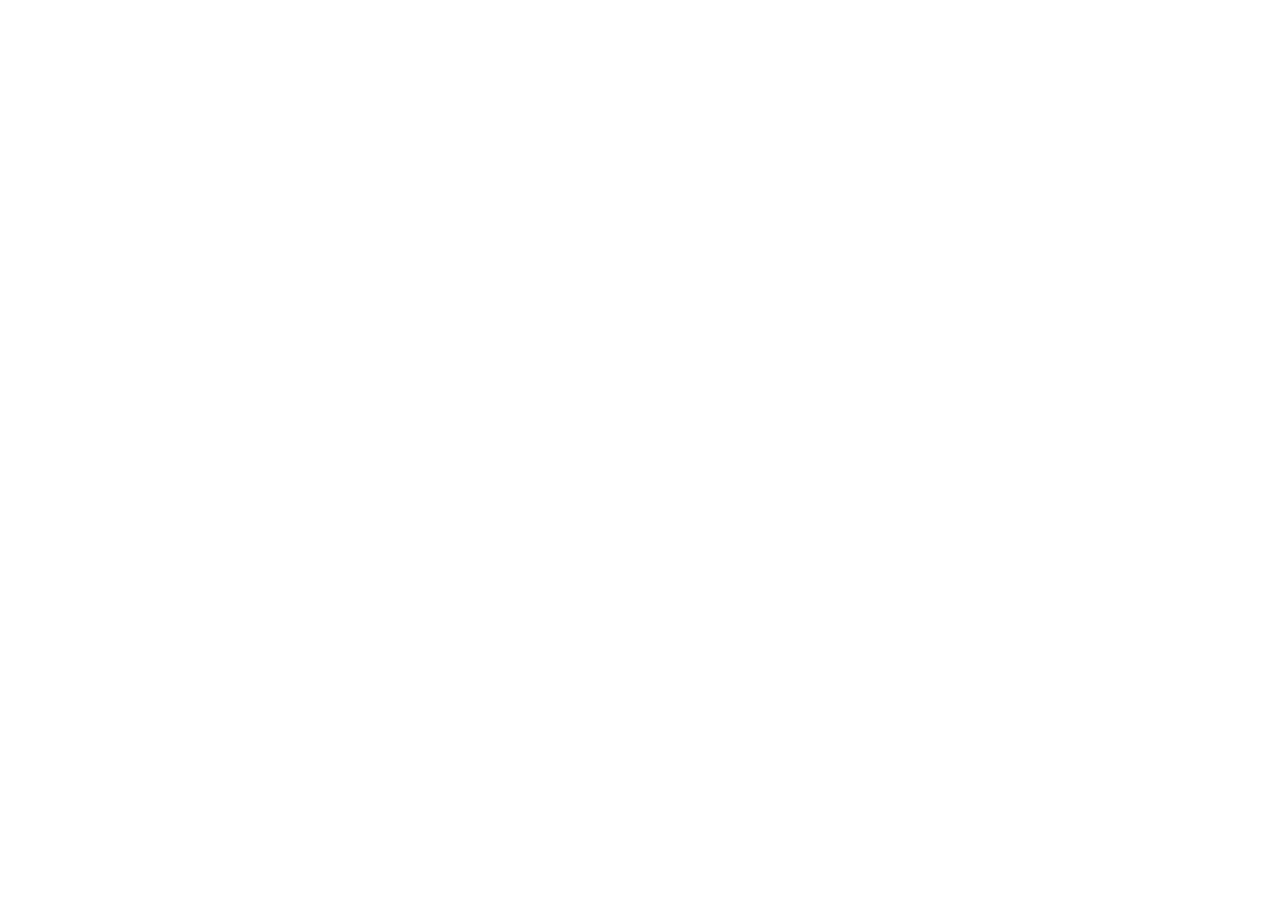
==== public/index.html @ 52ed3d95 "структура" ====
<!DOCTYPE html>
<html lang="en">
<head>
  <meta charset="UTF-8">
  <meta name="viewport" content="width=device-width, initial-scale=1.0">
  <title>Бурёнка от SOLOMONA</title>
</head>
<body>
  
  <script src="/site/scripts/main.js"></script>
</body>
</html>
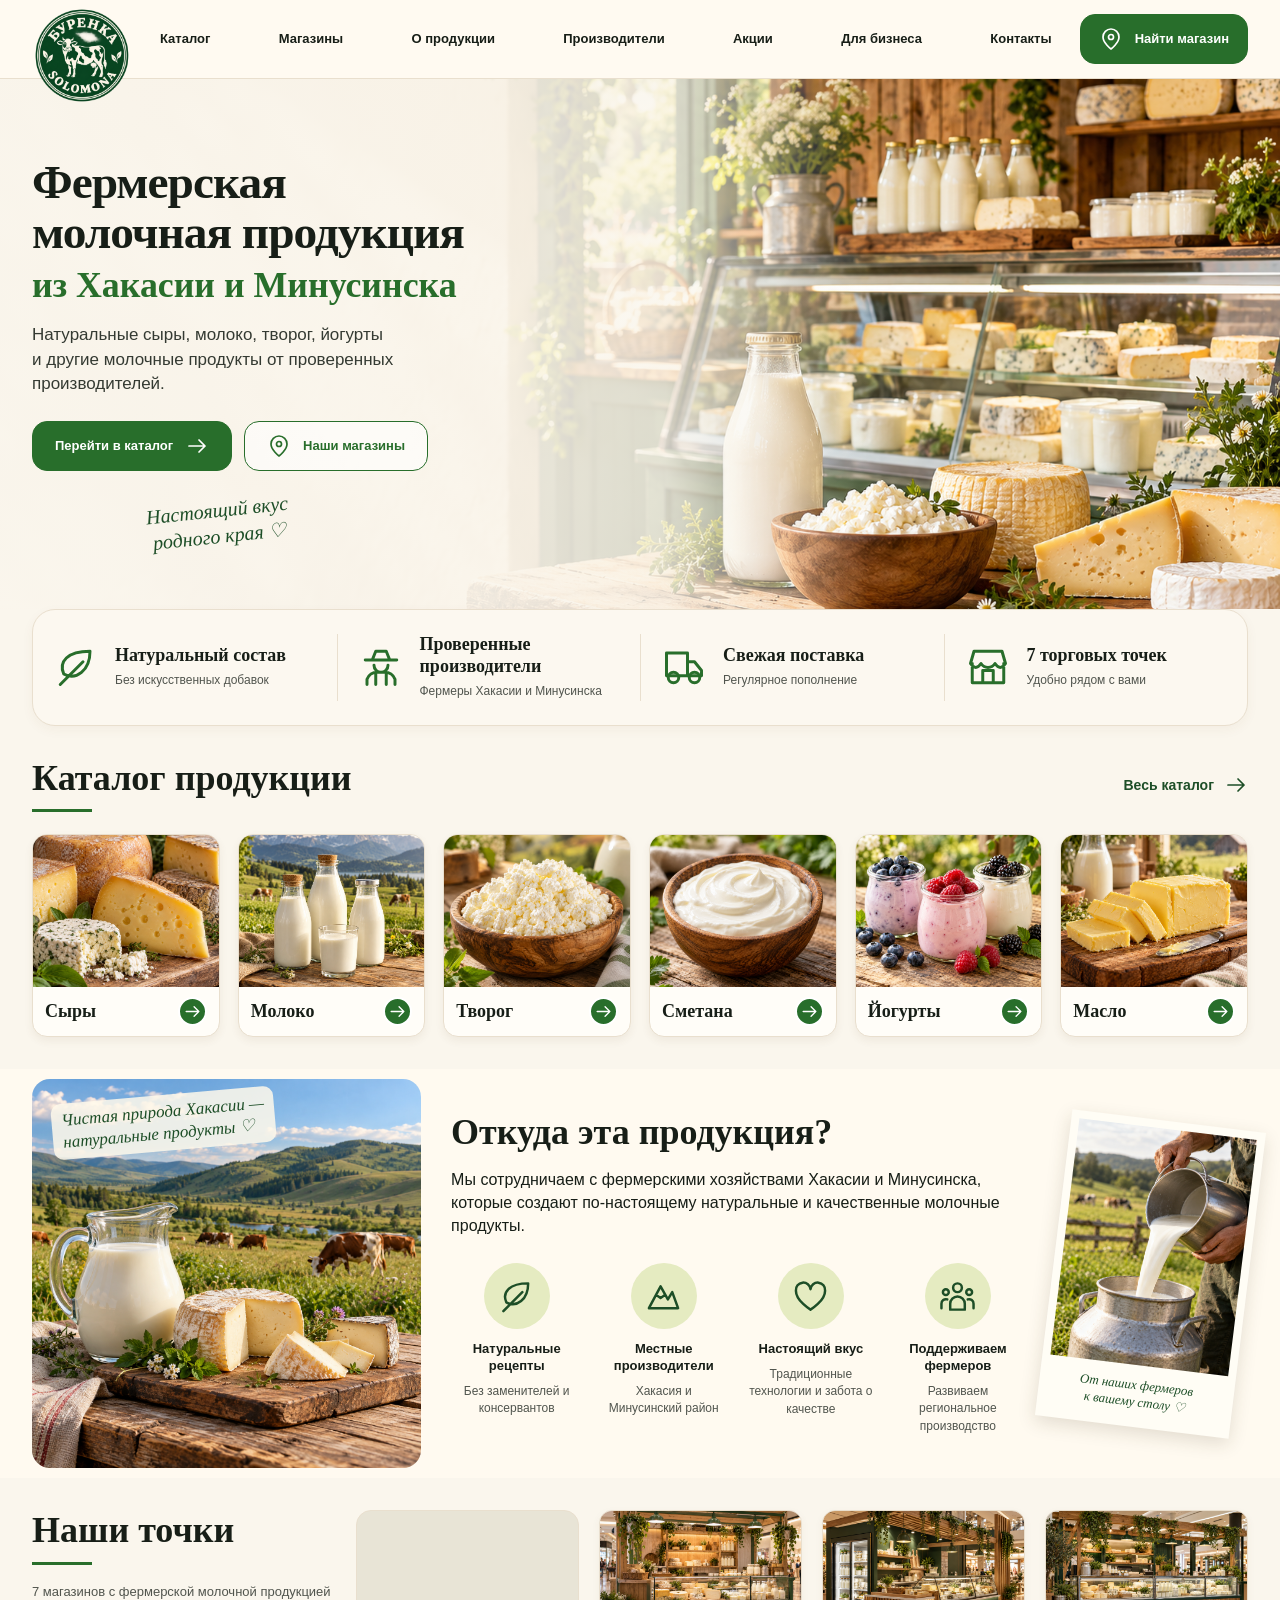
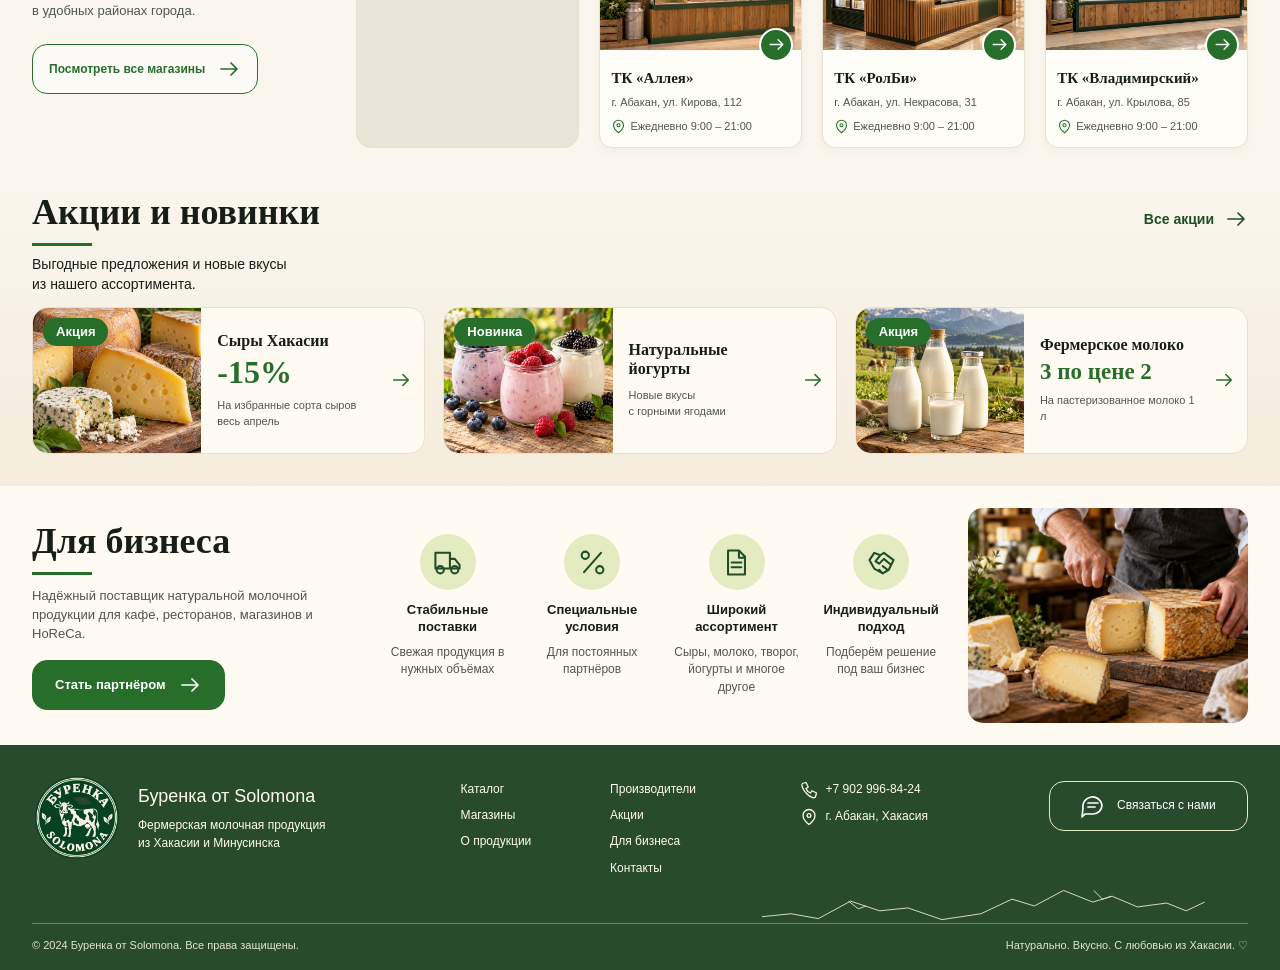
==== commit 5aa0f023: "Сверстать главную страницу" ====
--- a/public/index.html
+++ b/public/index.html
@@ -1,12 +1,314 @@
 <!DOCTYPE html>
-<html lang="en">
+<html lang="ru">
 <head>
-  <meta charset="UTF-8">
-  <meta name="viewport" content="width=device-width, initial-scale=1.0">
-  <title>Бурёнка от SOLOMONA</title>
+    <meta charset="UTF-8">
+    <meta name="viewport" content="width=device-width, initial-scale=1.0">
+    <title>Буренка от Solomona — фермерская молочная продукция</title>
+    <meta name="description" content="Фермерские сыры, молоко, творог и йогурты из Хакасии и Минусинска. Наши магазины, продукция и предложения для бизнеса.">
+    <link rel="stylesheet" href="../site/css/style.css">
+    <script src="../site/scripts/main.js" defer></script>
 </head>
 <body>
-  
-  <script src="/site/scripts/main.js"></script>
+    <!-- Общие SVG-иконки. Ниже используем их через <use href="#icon-...">. -->
+    <svg class="svg-icons" xmlns="http://www.w3.org/2000/svg" aria-hidden="true">
+        <symbol id="icon-arrow" viewBox="0 0 24 24">
+            <path d="M4 12h16m-6-6 6 6-6 6"/>
+        </symbol>
+        <symbol id="icon-pin" viewBox="0 0 24 24">
+            <path d="M20 10c0 6-8 12-8 12S4 16 4 10a8 8 0 1 1 16 0Z"/><circle cx="12" cy="10" r="2.5"/>
+        </symbol>
+        <symbol id="icon-leaf" viewBox="0 0 24 24">
+            <path d="M20 3C7 3 2 9 5 16c7 4 15-2 15-13ZM3 22 16 9"/>
+        </symbol>
+        <symbol id="icon-farmer" viewBox="0 0 24 24">
+            <path d="M3 8h18M7 8l2-5h6l2 5M8 11a4 4 0 0 0 8 0M4 22v-3a6 6 0 0 1 6-4h4a6 6 0 0 1 6 4v3M9 16v6m6-6v6"/>
+        </symbol>
+        <symbol id="icon-truck" viewBox="0 0 24 24">
+            <path d="M2 4h12v13H2ZM14 9h4l4 5v3h-8"/><circle cx="6" cy="18" r="3"/><circle cx="18" cy="18" r="3"/>
+        </symbol>
+        <symbol id="icon-shop" viewBox="0 0 24 24">
+            <path d="M3 10v11h18V10M2 10l2-7h16l2 7M2 10c2 3 4 3 6 0 2 3 6 3 8 0 2 3 4 3 6 0M9 21v-7h6v7"/>
+        </symbol>
+        <symbol id="icon-heart" viewBox="0 0 24 24">
+            <path d="M12 21S2 15 2 8a5 5 0 0 1 10-1 5 5 0 0 1 10 1c0 7-10 13-10 13Z"/>
+        </symbol>
+        <symbol id="icon-people" viewBox="0 0 24 24">
+            <circle cx="12" cy="6" r="3"/><circle cx="4" cy="9" r="2"/><circle cx="20" cy="9" r="2"/>
+            <path d="M7 21v-4a5 5 0 0 1 10 0v4ZM1 20v-3a3 3 0 0 1 4-3m18 6v-3a3 3 0 0 0-4-3"/>
+        </symbol>
+        <symbol id="icon-mountain" viewBox="0 0 24 24">
+            <path d="m2 20 8-15 5 9 3-5 4 11ZM7 11l3 2 3-2"/>
+        </symbol>
+        <symbol id="icon-percent" viewBox="0 0 24 24">
+            <path d="m5 20 14-16"/><circle cx="6" cy="6" r="3"/><circle cx="18" cy="18" r="3"/>
+        </symbol>
+        <symbol id="icon-document" viewBox="0 0 24 24">
+            <path d="M5 2h9l5 5v15H5ZM14 2v6h5M8 12h8m-8 4h8"/>
+        </symbol>
+        <symbol id="icon-handshake" viewBox="0 0 24 24">
+            <path d="m2 10 4-6 5 2 3-2 8 6-4 8-5 3-7-4ZM6 4l-4 6 4 7m16-7-4 8M11 6l-4 5 3 2 4-4 6 5m-7 1 4 3m-7 0 3 3"/>
+        </symbol>
+        <symbol id="icon-phone" viewBox="0 0 24 24">
+            <path d="m4 3 4-1 3 6-3 2c1 3 3 5 6 6l2-3 6 3-1 4c-1 5-8 1-12-3S0 4 4 3Z"/>
+        </symbol>
+        <symbol id="icon-chat" viewBox="0 0 24 24">
+            <path d="M21 11a9 9 0 0 1-9 9H4l-3 3 1-9a9 9 0 1 1 19-3Z"/><path d="M7 9h10M7 13h7"/>
+        </symbol>
+    </svg>
+
+    <!-- Шапка -->
+    <header class="header">
+        <div class="container header__inner">
+            <a class="header__logo" href="index.html" aria-label="Буренка от Solomona — главная">
+                <img src="../site/img/logo.png" alt="Буренка от Solomona" width="100" height="100" class="header__logo-image">
+            </a>
+
+            <button class="menu-toggle" type="button" aria-controls="main-nav" aria-expanded="false">
+                <span class="menu-toggle__line"></span><span class="menu-toggle__line"></span><span class="menu-toggle__line"></span>
+                <span class="visually-hidden menu-toggle__label">Открыть меню</span>
+            </button>
+
+            <nav class="navigation" id="main-nav" aria-label="Основное меню">
+                <a href="catalog.html" class="navigation__link">Каталог</a>
+                <a href="#stores" class="navigation__link">Магазины</a>
+                <a href="#about" class="navigation__link">О продукции</a>
+                <a href="company.html" class="navigation__link">Производители</a>
+                <a href="#sales" class="navigation__link">Акции</a>
+                <a href="#business" class="navigation__link">Для бизнеса</a>
+                <a href="#contacts" class="navigation__link">Контакты</a>
+            </nav>
+
+            <a class="button header__button" href="#stores">
+                <svg class="icon"><use href="#icon-pin"/></svg>
+                Найти магазин
+            </a>
+        </div>
+    </header>
+
+    <main>
+        <!-- Главный экран -->
+        <section class="hero">
+            <div class="container hero__inner">
+                <div class="hero__content">
+                    <h1 class="hero__title">Фермерская<br>молочная продукция</h1>
+                    <p class="hero__subtitle">из Хакасии и Минусинска</p>
+                    <p class="hero__description">Натуральные сыры, молоко, творог, йогурты<br class="hero__break"> и другие молочные продукты от проверенных производителей.</p>
+                    <div class="hero__buttons">
+                        <a class="button" href="catalog.html">Перейти в каталог <svg class="icon"><use href="#icon-arrow"/></svg></a>
+                        <a class="button button--outline" href="#stores"><svg class="icon"><use href="#icon-pin"/></svg> Наши магазины</a>
+                    </div>
+                    <p class="handwritten hero__note">Настоящий вкус<br>родного края ♡</p>
+                </div>
+            </div>
+        </section>
+
+        <!-- Преимущества -->
+        <div class="container">
+            <div class="advantages">
+                <div class="advantages__item">
+                    <svg class="icon advantages__icon"><use href="#icon-leaf"/></svg>
+                    <div><h3 class="advantages__title">Натуральный состав</h3><p class="advantages__text">Без искусственных добавок</p></div>
+                </div>
+                <div class="advantages__item">
+                    <svg class="icon advantages__icon"><use href="#icon-farmer"/></svg>
+                    <div><h3 class="advantages__title">Проверенные производители</h3><p class="advantages__text">Фермеры Хакасии и Минусинска</p></div>
+                </div>
+                <div class="advantages__item">
+                    <svg class="icon advantages__icon"><use href="#icon-truck"/></svg>
+                    <div><h3 class="advantages__title">Свежая поставка</h3><p class="advantages__text">Регулярное пополнение</p></div>
+                </div>
+                <div class="advantages__item">
+                    <svg class="icon advantages__icon"><use href="#icon-shop"/></svg>
+                    <div><h3 class="advantages__title">7 торговых точек</h3><p class="advantages__text">Удобно рядом с вами</p></div>
+                </div>
+            </div>
+        </div>
+
+        <!-- Каталог категорий -->
+        <section class="section catalog" id="catalog">
+            <div class="container">
+                <div class="section-heading">
+                    <h2 class="section-heading__title">Каталог продукции</h2>
+                    <a class="text-link" href="catalog.html">Весь каталог <svg class="icon"><use href="#icon-arrow"/></svg></a>
+                </div>
+
+                <div class="categories">
+                    <a class="category-card" href="catalog.html?category=cheese">
+                        <img src="../site/img/cheese.png" alt="Фермерские сыры" loading="lazy" width="1254" height="1254" class="category-card__image">
+                        <div class="category-card__caption"><h3 class="category-card__title">Сыры</h3><span class="round-arrow"><svg class="icon"><use href="#icon-arrow"/></svg></span></div>
+                    </a>
+                    <a class="category-card" href="catalog.html?category=milk">
+                        <img src="../site/img/milk.png" alt="Молоко в стеклянных бутылках" loading="lazy" width="1254" height="1254" class="category-card__image">
+                        <div class="category-card__caption"><h3 class="category-card__title">Молоко</h3><span class="round-arrow"><svg class="icon"><use href="#icon-arrow"/></svg></span></div>
+                    </a>
+                    <a class="category-card" href="catalog.html?category=curd">
+                        <img src="../site/img/curd.png" alt="Творог в деревянной миске" loading="lazy" width="1254" height="1254" class="category-card__image">
+                        <div class="category-card__caption"><h3 class="category-card__title">Творог</h3><span class="round-arrow"><svg class="icon"><use href="#icon-arrow"/></svg></span></div>
+                    </a>
+                    <a class="category-card" href="catalog.html?category=sour-cream">
+                        <img src="../site/img/sour-cream.png" alt="Густая фермерская сметана" loading="lazy" width="1254" height="1254" class="category-card__image">
+                        <div class="category-card__caption"><h3 class="category-card__title">Сметана</h3><span class="round-arrow"><svg class="icon"><use href="#icon-arrow"/></svg></span></div>
+                    </a>
+                    <a class="category-card" href="catalog.html?category=yogurt">
+                        <img src="../site/img/yogurt.png" alt="Йогурты с ягодами" loading="lazy" width="1254" height="1254" class="category-card__image">
+                        <div class="category-card__caption"><h3 class="category-card__title">Йогурты</h3><span class="round-arrow"><svg class="icon"><use href="#icon-arrow"/></svg></span></div>
+                    </a>
+                    <a class="category-card" href="catalog.html?category=butter">
+                        <img src="../site/img/butter.png" alt="Фермерское сливочное масло" loading="lazy" width="1254" height="1254" class="category-card__image">
+                        <div class="category-card__caption"><h3 class="category-card__title">Масло</h3><span class="round-arrow"><svg class="icon"><use href="#icon-arrow"/></svg></span></div>
+                    </a>
+                </div>
+            </div>
+        </section>
+
+        <!-- Происхождение продукции -->
+        <section class="about" id="about">
+            <div class="container about__inner">
+                <div class="about__farm">
+                    <img src="../site/img/farm.png" alt="Молоко и сыр на фоне пастбища" loading="lazy" width="1254" height="1254" class="about__farm-image">
+                    <p class="handwritten about__note">Чистая природа Хакасии —<br>натуральные продукты ♡</p>
+                </div>
+
+                <div class="about__content">
+                    <h2 class="about__title">Откуда эта продукция?</h2>
+                    <p class="about__description">Мы сотрудничаем с фермерскими хозяйствами Хакасии и Минусинска, которые создают по-настоящему натуральные и качественные молочные продукты.</p>
+                    <div class="about__features">
+                        <div class="feature">
+                            <span class="feature__icon"><svg class="icon feature__symbol"><use href="#icon-leaf"/></svg></span>
+                            <h3 class="feature__title">Натуральные рецепты</h3><p class="feature__text">Без заменителей и консервантов</p>
+                        </div>
+                        <div class="feature">
+                            <span class="feature__icon"><svg class="icon feature__symbol"><use href="#icon-mountain"/></svg></span>
+                            <h3 class="feature__title">Местные производители</h3><p class="feature__text">Хакасия и Минусинский район</p>
+                        </div>
+                        <div class="feature">
+                            <span class="feature__icon"><svg class="icon feature__symbol"><use href="#icon-heart"/></svg></span>
+                            <h3 class="feature__title">Настоящий вкус</h3><p class="feature__text">Традиционные технологии и забота о качестве</p>
+                        </div>
+                        <div class="feature">
+                            <span class="feature__icon"><svg class="icon feature__symbol"><use href="#icon-people"/></svg></span>
+                            <h3 class="feature__title">Поддерживаем фермеров</h3><p class="feature__text">Развиваем региональное производство</p>
+                        </div>
+                    </div>
+                </div>
+
+                <figure class="about__pouring">
+                    <img src="../site/img/pouring.png" alt="Фермер переливает свежее молоко" loading="lazy" width="1086" height="1448" class="about__pouring-image">
+                    <figcaption class="handwritten about__caption">От наших фермеров<br>к вашему столу ♡</figcaption>
+                </figure>
+            </div>
+        </section>
+
+        <!-- Магазины и интерактивная карта -->
+        <section class="section stores" id="stores">
+            <div class="container stores__grid">
+                <div class="stores__intro">
+                    <h2 class="stores__title">Наши точки</h2>
+                    <p class="stores__description">7 магазинов с фермерской молочной продукцией в удобных районах города.</p>
+                    <a class="button button--outline" href="https://yandex.ru/maps/?text=Буренка%20от%20Solomona%20Абакан" target="_blank" rel="noopener noreferrer">Посмотреть все магазины <svg class="icon"><use href="#icon-arrow"/></svg></a>
+                </div>
+
+                <div class="store-map" id="store-map">
+                    <!-- Начальный вид — Абакан. Кнопки карточек показывают адрес на карте. -->
+                    <iframe id="map-frame" src="https://yandex.ru/map-widget/v1/?ll=91.442%2C53.721&amp;z=13&amp;lang=ru_RU" title="Карта магазинов в Абакане" loading="lazy" allowfullscreen class="store-map__frame"></iframe>
+                </div>
+
+                <article class="store-card">
+                    <div class="store-card__photo">
+                        <img src="../site/img/store-1.png" alt="Иллюстрация торговой точки" loading="lazy" width="1448" height="1086" class="store-card__image">
+                        <button class="round-arrow store-card__map-button" type="button" data-address="Абакан, улица Кирова, 112" aria-label="Показать ТК Аллея на карте"><svg class="icon"><use href="#icon-arrow"/></svg></button>
+                    </div>
+                    <div class="store-card__info"><h3 class="store-card__title">ТК «Аллея»</h3><p class="store-card__text">г. Абакан, ул. Кирова, 112</p><p class="store-card__hours store-card__text"><svg class="icon"><use href="#icon-pin"/></svg> Ежедневно 9:00 – 21:00</p></div>
+                </article>
+                <article class="store-card">
+                    <div class="store-card__photo">
+                        <img src="../site/img/store-2.png" alt="Иллюстрация торговой точки" loading="lazy" width="1448" height="1086" class="store-card__image">
+                        <button class="round-arrow store-card__map-button" type="button" data-address="Абакан, улица Некрасова, 31" aria-label="Показать ТК РолБи на карте"><svg class="icon"><use href="#icon-arrow"/></svg></button>
+                    </div>
+                    <div class="store-card__info"><h3 class="store-card__title">ТК «РолБи»</h3><p class="store-card__text">г. Абакан, ул. Некрасова, 31</p><p class="store-card__hours store-card__text"><svg class="icon"><use href="#icon-pin"/></svg> Ежедневно 9:00 – 21:00</p></div>
+                </article>
+                <article class="store-card">
+                    <div class="store-card__photo">
+                        <img src="../site/img/store-3.png" alt="Иллюстрация торговой точки" loading="lazy" width="1448" height="1086" class="store-card__image">
+                        <button class="round-arrow store-card__map-button" type="button" data-address="Абакан, улица Крылова, 85" aria-label="Показать ТК Владимирский на карте"><svg class="icon"><use href="#icon-arrow"/></svg></button>
+                    </div>
+                    <div class="store-card__info"><h3 class="store-card__title">ТК «Владимирский»</h3><p class="store-card__text">г. Абакан, ул. Крылова, 85</p><p class="store-card__hours store-card__text"><svg class="icon"><use href="#icon-pin"/></svg> Ежедневно 9:00 – 21:00</p></div>
+                </article>
+            </div>
+        </section>
+
+        <!-- Акции -->
+        <section class="section sales" id="sales">
+            <div class="container">
+                <div class="section-heading">
+                    <h2 class="section-heading__title">Акции и новинки</h2>
+                    <a class="text-link" href="sales.html">Все акции <svg class="icon"><use href="#icon-arrow"/></svg></a>
+                </div>
+                <p class="sales__description">Выгодные предложения и новые вкусы<br>из нашего ассортимента.</p>
+
+                <div class="sales__grid">
+                    <a class="sale-card" href="sales.html">
+                        <div class="sale-card__photo"><img src="../site/img/cheese.png" alt="Сыры Хакасии" loading="lazy" width="1254" height="1254" class="sale-card__image"><span class="badge">Акция</span></div>
+                        <div class="sale-card__info"><h3 class="sale-card__title">Сыры Хакасии</h3><p class="sale-card__value sale-card__text">-15%</p><p class="sale-card__text">На избранные сорта сыров<br>весь апрель</p></div>
+                        <svg class="icon sale-card__arrow"><use href="#icon-arrow"/></svg>
+                    </a>
+                    <a class="sale-card" href="catalog.html?category=yogurt">
+                        <div class="sale-card__photo"><img src="../site/img/yogurt.png" alt="Натуральные йогурты" loading="lazy" width="1254" height="1254" class="sale-card__image"><span class="badge">Новинка</span></div>
+                        <div class="sale-card__info"><h3 class="sale-card__title">Натуральные йогурты</h3><p class="sale-card__text">Новые вкусы<br>с горными ягодами</p></div>
+                        <svg class="icon sale-card__arrow"><use href="#icon-arrow"/></svg>
+                    </a>
+                    <a class="sale-card" href="sales.html">
+                        <div class="sale-card__photo"><img src="../site/img/milk.png" alt="Фермерское молоко" loading="lazy" width="1254" height="1254" class="sale-card__image"><span class="badge">Акция</span></div>
+                        <div class="sale-card__info"><h3 class="sale-card__title">Фермерское молоко</h3><p class="sale-card__value sale-card__value--small sale-card__text">3 по цене 2</p><p class="sale-card__text">На пастеризованное молоко 1 л</p></div>
+                        <svg class="icon sale-card__arrow"><use href="#icon-arrow"/></svg>
+                    </a>
+                </div>
+            </div>
+        </section>
+
+        <!-- Для бизнеса -->
+        <section class="business" id="business">
+            <div class="container business__inner">
+                <div class="business__intro">
+                    <h2 class="business__title">Для бизнеса</h2>
+                    <p class="business__description">Надёжный поставщик натуральной молочной продукции для кафе, ресторанов, магазинов и HoReCa.</p>
+                    <a class="button" href="partner.html">Стать партнёром <svg class="icon"><use href="#icon-arrow"/></svg></a>
+                </div>
+                <div class="business__features">
+                    <div class="feature feature--compact"><span class="feature__icon"><svg class="icon feature__symbol"><use href="#icon-truck"/></svg></span><h3 class="feature__title">Стабильные поставки</h3><p class="feature__text">Свежая продукция в нужных объёмах</p></div>
+                    <div class="feature feature--compact"><span class="feature__icon"><svg class="icon feature__symbol"><use href="#icon-percent"/></svg></span><h3 class="feature__title">Специальные условия</h3><p class="feature__text">Для постоянных партнёров</p></div>
+                    <div class="feature feature--compact"><span class="feature__icon"><svg class="icon feature__symbol"><use href="#icon-document"/></svg></span><h3 class="feature__title">Широкий ассортимент</h3><p class="feature__text">Сыры, молоко, творог, йогурты и многое другое</p></div>
+                    <div class="feature feature--compact"><span class="feature__icon"><svg class="icon feature__symbol"><use href="#icon-handshake"/></svg></span><h3 class="feature__title">Индивидуальный подход</h3><p class="feature__text">Подберём решение под ваш бизнес</p></div>
+                </div>
+                <img class="business__photo" src="../site/img/business.png" alt="Сыродел нарезает фермерский сыр" loading="lazy" width="1536" height="1024">
+            </div>
+        </section>
+    </main>
+
+    <!-- Подвал -->
+    <footer class="footer" id="contacts">
+        <div class="container">
+            <div class="footer__main">
+                <div class="footer__brand">
+                    <img src="../site/img/logo.png" alt="Буренка от Solomona" width="90" height="90" loading="lazy" class="footer__logo">
+                    <div><p class="footer__title">Буренка от Solomona</p><p>Фермерская молочная продукция<br>из Хакасии и Минусинска</p></div>
+                </div>
+                <nav class="footer__nav" aria-label="Каталог и информация">
+                    <a href="catalog.html" class="footer__link">Каталог</a><a href="#stores" class="footer__link">Магазины</a><a href="#about" class="footer__link">О продукции</a>
+                </nav>
+                <nav class="footer__nav" aria-label="Компания">
+                    <a href="company.html" class="footer__link">Производители</a><a href="#sales" class="footer__link">Акции</a><a href="#business" class="footer__link">Для бизнеса</a><a href="#contacts" class="footer__link">Контакты</a>
+                </nav>
+                <div class="footer__contacts">
+                    <!-- Контакты взяты с макета. Перед публикацией их нужно сверить. -->
+                    <a href="tel:+79029968424" class="footer__contact"><svg class="icon"><use href="#icon-phone"/></svg> +7 902 996-84-24</a>
+                    <p class="footer__contact"><svg class="icon"><use href="#icon-pin"/></svg> г. Абакан, Хакасия</p>
+                </div>
+                <a class="button footer__button" href="tel:+79029968424"><svg class="icon"><use href="#icon-chat"/></svg> Связаться с нами</a>
+            </div>
+            <svg class="footer__mountains" viewBox="0 0 500 40" aria-hidden="true"><path d="m0 32 30-3 28 5 33-18 30 10 29-3 35 12 40-6 32-15 23 7 30-16 30 12 20-6 26 11 30-4 20 8 19-9"/><path d="m89 16 10 8 8-3m234-16 9 9 9-3"/></svg>
+            <div class="footer__bottom"><p>© 2024 Буренка от Solomona. Все права защищены.</p><p>Натурально. Вкусно. С любовью из Хакасии. ♡</p></div>
+        </div>
+    </footer>
 </body>
 </html>
--- a/site/css/style.css
+++ b/site/css/style.css
@@ -0,0 +1,932 @@
+/* Общие настройки */
+:root {
+    --green: #286e2b;
+    --green-dark: #1d4e27;
+    --cream: #faf6ed;
+    --text: #171e17;
+    --muted: #51554e;
+    --border: #e9dfce;
+}
+
+* {
+    box-sizing: border-box;
+}
+
+html {
+    scroll-behavior: smooth;
+    scroll-padding-top: 20px;
+}
+
+body {
+    margin: 0;
+    color: var(--text);
+    background: var(--cream);
+    font-family: Arial, sans-serif;
+    font-size: 15px;
+    line-height: 1.45;
+}
+
+h1, h2, h3, p, figure {
+    margin: 0;
+}
+
+h1, h2, h3 {
+    font-family: Georgia, 'Times New Roman', serif;
+}
+
+h2 {
+    font-size: 36px;
+    line-height: 1.15;
+}
+
+h3 {
+    font-size: 18px;
+    line-height: 1.2;
+}
+
+a {
+    color: inherit;
+    text-decoration: none;
+}
+
+button {
+    font: inherit;
+    cursor: pointer;
+}
+
+img {
+    display: block;
+    max-width: 100%;
+    height: auto;
+}
+
+a:focus-visible, button:focus-visible {
+    outline: 3px solid #a5b853;
+    outline-offset: 4px;
+}
+
+.container {
+    width: min(1240px, calc(100% - 64px));
+    margin: 0 auto;
+}
+
+.section {
+    padding: 32px 0;
+}
+
+.svg-icons {
+    position: absolute;
+    width: 0;
+    height: 0;
+    overflow: hidden;
+}
+
+.icon {
+    width: 24px;
+    height: 24px;
+    flex-shrink: 0;
+    fill: none;
+    stroke: currentColor;
+    stroke-width: 1.7;
+    stroke-linecap: round;
+    stroke-linejoin: round;
+}
+
+.visually-hidden {
+    position: absolute;
+    width: 1px;
+    height: 1px;
+    padding: 0;
+    overflow: hidden;
+    clip-path: inset(50%);
+    white-space: nowrap;
+}
+
+/* Общие кнопки и заголовки секций */
+.button {
+    display: inline-flex;
+    align-items: center;
+    justify-content: center;
+    gap: 12px;
+    min-height: 46px;
+    padding: 12px 22px;
+    border: 1px solid var(--green);
+    border-radius: 15px;
+    background: var(--green);
+    color: #fff;
+    font-size: 13px;
+    font-weight: 700;
+    line-height: 1.2;
+    transition: background 0.2s, transform 0.2s;
+}
+
+.button:hover {
+    background: var(--green-dark);
+    transform: translateY(-2px);
+}
+
+.button--outline {
+    color: var(--green);
+    background: rgba(255, 255, 255, 0.6);
+}
+
+.button--outline:hover {
+    color: #fff;
+}
+
+.section-heading {
+    display: flex;
+    align-items: center;
+    justify-content: space-between;
+    gap: 20px;
+    margin-bottom: 22px;
+}
+
+.section-heading__title::after, .stores__title::after, .business__title::after {
+    content: '';
+    display: block;
+    width: 60px;
+    height: 3px;
+    margin-top: 10px;
+    background: var(--green);
+}
+
+.text-link {
+    display: inline-flex;
+    align-items: center;
+    gap: 10px;
+    color: var(--green-dark);
+    font-size: 14px;
+    font-weight: 700;
+    white-space: nowrap;
+}
+
+.text-link:hover {
+    text-decoration: underline;
+}
+
+.round-arrow {
+    display: inline-flex;
+    align-items: center;
+    justify-content: center;
+    width: 29px;
+    height: 29px;
+    flex-shrink: 0;
+    border: 2px solid #fff;
+    border-radius: 50%;
+    background: var(--green);
+    color: #fff;
+}
+
+.round-arrow .icon {
+    width: 19px;
+    height: 19px;
+}
+
+.handwritten {
+    font-family: 'Segoe Print', 'Comic Sans MS', cursive;
+    font-size: 20px;
+    font-style: italic;
+    line-height: 1.3;
+    color: var(--green-dark);
+}
+
+/* Шапка */
+.header {
+    position: relative;
+    z-index: 2;
+    background: #fffaf1;
+    border-bottom: 1px solid var(--border);
+}
+
+.header__inner {
+    display: flex;
+    align-items: center;
+    gap: 28px;
+    min-height: 78px;
+}
+
+.header__logo {
+    position: relative;
+    align-self: flex-start;
+    width: 100px;
+    height: 78px;
+    flex-shrink: 0;
+}
+
+.header__logo-image {
+    position: absolute;
+    top: 6px;
+    width: 100px;
+    height: 100px;
+}
+
+.navigation {
+    display: flex;
+    align-items: center;
+    justify-content: space-between;
+    gap: 18px;
+    flex: 1;
+    font-size: 13px;
+    font-weight: 600;
+}
+
+.navigation__link {
+    white-space: nowrap;
+}
+
+.navigation__link:hover, .footer__link:hover {
+    text-decoration: underline;
+}
+
+.header__button {
+    padding: 12px 18px;
+    white-space: nowrap;
+}
+
+.menu-toggle {
+    display: none;
+}
+
+/* Главный экран */
+.hero {
+    background-image:
+        linear-gradient(
+            90deg,
+            rgba(250, 246, 237, 0.96) 0%,
+            rgba(250, 246, 237, 0.92) 38%,
+            rgba(250, 246, 237, 0.82) 52%,
+            rgba(250, 246, 237, 0) 68%
+        ),
+        url('../img/hero.png');
+    background-position: center;
+    background-size: cover;
+    background-repeat: no-repeat;
+}
+
+.hero__inner {
+    display: flex;
+    align-items: center;
+    min-height: 530px;
+    padding-top: 48px;
+    padding-bottom: 30px;
+}
+
+.hero__content {
+    width: 56%;
+}
+
+.hero__title {
+    font-size: clamp(36px, 3.7vw, 52px);
+    line-height: 1.06;
+    letter-spacing: -1px;
+}
+
+.hero__subtitle {
+    margin-top: 8px;
+    color: var(--green);
+    font-family: Georgia, serif;
+    font-size: clamp(25px, 2.8vw, 36px);
+    font-weight: 700;
+    line-height: 1.1;
+}
+
+.hero__description {
+    max-width: 455px;
+    margin-top: 18px;
+    color: #343a32;
+    font-size: 17px;
+}
+
+.hero__buttons {
+    display: flex;
+    flex-wrap: wrap;
+    gap: 12px;
+    margin-top: 24px;
+}
+
+.hero__note {
+    display: inline-block;
+    margin: 26px 0 0 115px;
+    text-align: center;
+    transform: rotate(-6deg);
+}
+
+/* Полоса преимуществ */
+.advantages {
+    display: grid;
+    grid-template-columns: repeat(4, 1fr);
+    position: relative;
+    padding: 24px 0;
+    border: 1px solid var(--border);
+    border-radius: 23px;
+    background: #fcf8f0;
+    box-shadow: 0 4px 12px rgba(112, 84, 35, 0.05);
+}
+
+.advantages__item {
+    display: flex;
+    align-items: center;
+    gap: 18px;
+    padding: 0 22px;
+}
+
+.advantages__item + .advantages__item {
+    border-left: 1px solid var(--border);
+}
+
+.advantages__icon {
+    width: 42px;
+    height: 42px;
+    color: var(--green);
+}
+
+.advantages__text {
+    margin-top: 6px;
+    color: var(--muted);
+    font-size: 12px;
+}
+
+/* Категории */
+.categories {
+    display: grid;
+    grid-template-columns: repeat(6, 1fr);
+    gap: 18px;
+}
+
+.category-card {
+    overflow: hidden;
+    border: 1px solid var(--border);
+    border-radius: 15px;
+    background: #fffdf8;
+    box-shadow: 0 4px 8px rgba(98, 74, 39, 0.07);
+    transition: transform 0.2s;
+}
+
+.category-card:hover {
+    transform: translateY(-4px);
+}
+
+.category-card__image {
+    width: 100%;
+    aspect-ratio: 1.22;
+    object-fit: cover;
+}
+
+.category-card__caption {
+    display: flex;
+    align-items: center;
+    justify-content: space-between;
+    gap: 8px;
+    padding: 10px 12px;
+}
+
+/* О продукции */
+.about {
+    padding: 10px 0;
+    background: #fffaf0;
+}
+
+.about__inner {
+    display: grid;
+    grid-template-columns: 32% 1fr 16%;
+    align-items: center;
+    gap: 30px;
+}
+
+.about__farm {
+    position: relative;
+    overflow: hidden;
+    border-radius: 18px;
+}
+
+.about__farm-image {
+    width: 100%;
+    min-height: 340px;
+    object-fit: cover;
+}
+
+.about__note {
+    position: absolute;
+    top: 16px;
+    left: 20px;
+    padding: 6px 10px;
+    border-radius: 10px;
+    background: rgba(255, 250, 235, 0.85);
+    font-size: 17px;
+    transform: rotate(-5deg);
+}
+
+.about__description {
+    margin-top: 14px;
+    font-size: 16px;
+}
+
+.about__features, .business__features {
+    display: grid;
+    grid-template-columns: repeat(4, 1fr);
+    gap: 16px;
+    margin-top: 26px;
+}
+
+.feature {
+    text-align: center;
+}
+
+.feature__icon {
+    display: inline-flex;
+    align-items: center;
+    justify-content: center;
+    width: 66px;
+    height: 66px;
+    margin-bottom: 12px;
+    border-radius: 50%;
+    background: #e5ebc1;
+    color: var(--green-dark);
+}
+
+.feature__symbol {
+    width: 35px;
+    height: 35px;
+}
+
+.feature__title {
+    font-family: Arial, sans-serif;
+    font-size: 13px;
+    line-height: 1.3;
+}
+
+.feature__text {
+    margin-top: 8px;
+    font-size: 12px;
+    color: var(--muted);
+}
+
+.about__pouring {
+    padding: 8px 8px 16px;
+    background: #fffdf5;
+    box-shadow: 0 6px 18px rgba(66, 51, 30, 0.15);
+    transform: rotate(7deg);
+}
+
+.about__pouring-image {
+    width: 100%;
+    aspect-ratio: 0.75;
+    object-fit: cover;
+}
+
+.about__caption {
+    margin-top: 12px;
+    font-size: 13px;
+    text-align: center;
+}
+
+/* Магазины */
+.stores__grid {
+    display: grid;
+    grid-template-columns: 1.5fr 1.1fr repeat(3, 1fr);
+    gap: 20px;
+    align-items: stretch;
+}
+
+.stores__description {
+    margin: 18px 0 24px;
+    font-size: 13px;
+    color: var(--muted);
+}
+
+.stores__intro .button {
+    padding: 12px 16px;
+    font-size: 12px;
+}
+
+.store-map {
+    min-width: 0;
+    min-height: 220px;
+    overflow: hidden;
+    border: 1px solid var(--border);
+    border-radius: 15px;
+    background: #e8e4d6;
+}
+
+.store-map__frame {
+    display: block;
+    width: 100%;
+    height: 100%;
+    min-height: 220px;
+    border: 0;
+}
+
+.store-card {
+    overflow: hidden;
+    border: 1px solid var(--border);
+    border-radius: 13px;
+    background: #fffdf8;
+    box-shadow: 0 3px 8px rgba(98, 74, 39, 0.05);
+}
+
+.store-card__photo {
+    position: relative;
+}
+
+.store-card__image {
+    width: 100%;
+    aspect-ratio: 1.45;
+    object-fit: cover;
+}
+
+.store-card__map-button {
+    position: absolute;
+    right: 8px;
+    bottom: -12px;
+    width: 34px;
+    height: 34px;
+}
+
+.store-card__info {
+    padding: 19px 11px 12px;
+}
+
+.store-card__title {
+    font-size: 15px;
+}
+
+.store-card__text {
+    margin-top: 8px;
+    color: var(--muted);
+    font-size: 11px;
+}
+
+.store-card__hours {
+    display: flex;
+    align-items: center;
+    gap: 4px;
+}
+
+.store-card__hours .icon {
+    width: 15px;
+    height: 15px;
+    color: var(--green);
+}
+
+/* Акции */
+.sales {
+    padding-top: 12px;
+    background: linear-gradient(180deg, var(--cream), #f4ecdc);
+}
+
+.sales .section-heading {
+    margin-bottom: 8px;
+}
+
+.sales__description {
+    margin-bottom: 12px;
+    font-size: 14px;
+}
+
+.sales__grid {
+    display: grid;
+    grid-template-columns: repeat(3, 1fr);
+    gap: 18px;
+}
+
+.sale-card {
+    display: flex;
+    align-items: center;
+    gap: 16px;
+    overflow: hidden;
+    border: 1px solid var(--border);
+    border-radius: 16px;
+    background: #fffbf3;
+}
+
+.sale-card__photo {
+    position: relative;
+    width: 43%;
+    flex-shrink: 0;
+}
+
+.sale-card__image {
+    width: 100%;
+    height: 145px;
+    object-fit: cover;
+}
+
+.badge {
+    position: absolute;
+    top: 10px;
+    left: 10px;
+    padding: 5px 13px;
+    border-radius: 20px;
+    background: var(--green);
+    color: #fff;
+    font-size: 13px;
+    font-weight: 700;
+}
+
+.sale-card__info {
+    flex: 1;
+    padding: 12px 0;
+}
+
+.sale-card__title {
+    font-size: 16px;
+}
+
+.sale-card__text {
+    margin-top: 10px;
+    color: var(--muted);
+    font-size: 11px;
+}
+
+.sale-card__value {
+    margin-top: 6px;
+    color: var(--green);
+    font-family: Georgia, serif;
+    font-size: 32px;
+    font-weight: 700;
+    line-height: 1;
+}
+
+.sale-card__value--small {
+    font-size: 23px;
+}
+
+.sale-card__arrow {
+    width: 22px;
+    margin-right: 12px;
+    color: var(--green);
+}
+
+.sale-card:hover .sale-card__title {
+    color: var(--green);
+}
+
+/* Для бизнеса */
+.business {
+    padding: 22px 0;
+    background: #fffbf2;
+}
+
+.business__inner {
+    display: grid;
+    grid-template-columns: 27% 1fr 23%;
+    align-items: center;
+    gap: 24px;
+}
+
+.business__description {
+    margin: 12px 0 16px;
+    color: var(--muted);
+    font-size: 13px;
+}
+
+.business__features {
+    margin-top: 0;
+    gap: 18px;
+}
+
+.feature--compact .feature__icon {
+    width: 56px;
+    height: 56px;
+}
+
+.feature--compact .feature__symbol {
+    width: 29px;
+    height: 29px;
+}
+
+.business__photo {
+    width: 100%;
+    height: 215px;
+    border-radius: 15px;
+    object-fit: cover;
+}
+
+/* Подвал */
+.footer {
+    padding: 28px 0 16px;
+    color: #fffaf0;
+    background: #284a2d;
+}
+
+.footer__main {
+    display: grid;
+    grid-template-columns: 2fr 0.6fr 0.8fr 1.1fr 1fr;
+    align-items: start;
+    gap: 30px;
+}
+
+.footer__brand {
+    display: flex;
+    align-items: center;
+    gap: 16px;
+    font-size: 12px;
+}
+
+.footer__logo {
+    width: 90px;
+    height: 90px;
+    flex-shrink: 0;
+}
+
+.footer__title {
+    margin-bottom: 8px;
+    font-size: 18px;
+}
+
+.footer__nav, .footer__contacts {
+    display: flex;
+    flex-direction: column;
+    gap: 9px;
+    padding-top: 8px;
+    font-size: 12px;
+}
+
+.footer__contact {
+    display: flex;
+    align-items: center;
+    gap: 8px;
+}
+
+.footer__contacts .icon {
+    width: 18px;
+    height: 18px;
+}
+
+.footer__button {
+    margin-top: 8px;
+    padding: 12px 16px;
+    border-color: #e5ebc1;
+    background: transparent;
+    font-size: 12px;
+    font-weight: 400;
+}
+
+.footer__mountains {
+    display: block;
+    width: 40%;
+    height: 40px;
+    margin: 8px 0 -2px auto;
+    fill: none;
+    stroke: #d8dfc2;
+    stroke-width: 1;
+}
+
+.footer__bottom {
+    display: flex;
+    justify-content: space-between;
+    gap: 20px;
+    padding-top: 14px;
+    border-top: 1px solid rgba(255, 255, 255, 0.3);
+    color: #e1e4d1;
+    font-size: 11px;
+}
+
+/* Планшеты и небольшие ноутбуки */
+@media (max-width: 1100px) {
+    .header__inner { gap: 18px; }
+    .navigation { gap: 12px; font-size: 12px; }
+    .header__button { padding: 12px; font-size: 12px; }
+    .hero__content { width: 62%; }
+    .advantages__item { gap: 12px; padding: 0 16px; }
+    .advantages__title { font-size: 16px; }
+    .categories { gap: 12px; }
+    .category-card__caption { padding: 10px 8px; }
+    .category-card__title { font-size: 16px; }
+    .about__inner { grid-template-columns: 32% 1fr; gap: 26px; }
+    .about__pouring { display: none; }
+    .stores__grid { grid-template-columns: repeat(3, 1fr); }
+    .stores__intro { grid-column: span 2; }
+    .store-map { min-height: 200px; }
+    .store-card__text { font-size: 12px; }
+    .sales__grid { gap: 12px; }
+    .sale-card { gap: 10px; }
+    .sale-card__photo { width: 38%; }
+    .sale-card__arrow { margin-right: 8px; }
+    .business__inner { grid-template-columns: 30% 1fr; }
+    .business__photo { display: none; }
+    .footer__main { grid-template-columns: 2fr 1fr 1fr; }
+    .footer__contacts { grid-column: 2; }
+    .footer__button { grid-column: 3; }
+}
+
+/* Мобильное меню и адаптация */
+@media (max-width: 1000px) {
+    .header__inner { justify-content: space-between; }
+    .header__button { margin-left: auto; margin-right: 12px; }
+    .menu-toggle {
+        display: flex;
+        flex-direction: column;
+        justify-content: center;
+        gap: 5px;
+        order: 3;
+        width: 42px;
+        height: 42px;
+        padding: 8px;
+        border: 1px solid var(--border);
+        border-radius: 10px;
+        background: #fffaf1;
+    }
+    .menu-toggle__line { width: 24px; height: 2px; background: var(--green); }
+    .navigation {
+        display: none;
+        position: absolute;
+        top: 78px;
+        left: 0;
+        right: 0;
+        padding: 24px 32px;
+        border-bottom: 1px solid var(--border);
+        background: #fffaf1;
+        box-shadow: 0 8px 15px rgba(40, 60, 30, 0.08);
+        font-size: 16px;
+    }
+    .navigation.navigation--open { display: flex; flex-direction: column; align-items: stretch; gap: 18px; }
+    .advantages { grid-template-columns: repeat(2, 1fr); gap: 24px 0; }
+    .advantages__item:nth-child(3) { border-left: 0; }
+    .categories { grid-template-columns: repeat(3, 1fr); gap: 18px; }
+    .about__features { gap: 10px; }
+    .about__inner { grid-template-columns: 1fr; }
+    .about__farm { max-width: 560px; margin: 0 auto; }
+    .about__farm-image { min-height: 0; aspect-ratio: 1.4; }
+    .about__content { padding-bottom: 18px; }
+    .sales__grid { grid-template-columns: 1fr; }
+    .sale-card__photo { width: 30%; }
+    .sale-card__title { font-size: 20px; }
+    .sale-card__text { font-size: 13px; }
+    .sale-card__arrow { margin-right: 24px; }
+    .business__inner { grid-template-columns: 1fr; gap: 26px; }
+    .business__description { max-width: 440px; }
+}
+
+/* Телефоны */
+@media (max-width: 600px) {
+    .container { width: calc(100% - 32px); }
+    .section { padding: 26px 0; }
+    h2 { font-size: 29px; }
+    .header__logo { width: 76px; height: 68px; }
+    .header__logo-image { width: 76px; height: 76px; top: 3px; }
+    .header__inner { min-height: 68px; gap: 8px; }
+    .header__button { min-height: 40px; padding: 10px 12px; margin-right: 0; font-size: 11px; }
+    .header__button .icon { width: 18px; height: 18px; }
+    .navigation { top: 68px; padding: 22px 20px; }
+    .hero {
+        background-image: linear-gradient(90deg, rgba(250, 246, 237, 0.94), rgba(250, 246, 237, 0.7)), url('../img/hero.png');
+        background-position: 65% center;
+    }
+    .hero__inner { min-height: 480px; padding: 46px 0 32px; }
+    .hero__content { width: 100%; }
+    .hero__title { font-size: 37px; letter-spacing: -0.8px; }
+    .hero__subtitle { max-width: 360px; font-size: 28px; }
+    .hero__description { font-size: 16px; }
+    .hero__break { display: none; }
+    .hero__buttons { gap: 10px; }
+    .hero__buttons .button { padding: 12px 14px; font-size: 12px; }
+    .hero__note { margin: 24px 0 0 60px; font-size: 18px; }
+    .advantages { padding: 20px 0; border-radius: 18px; }
+    .advantages__item { align-items: flex-start; gap: 8px; padding: 0 10px; }
+    .advantages__icon { width: 28px; height: 28px; }
+    .advantages__title { font-size: 14px; }
+    .advantages__text { font-size: 10px; }
+    .section-heading { gap: 10px; }
+    .text-link { gap: 5px; font-size: 11px; }
+    .text-link .icon { width: 18px; }
+    .categories { grid-template-columns: repeat(2, 1fr); gap: 14px; }
+    .category-card__caption { padding: 10px 12px; }
+    .category-card__title { font-size: 18px; }
+    .about { padding: 4px 0 10px; }
+    .about__inner { gap: 24px; }
+    .about__features { grid-template-columns: repeat(2, 1fr); gap: 24px; }
+    .about__description { font-size: 15px; }
+    .stores__grid { grid-template-columns: 1fr; gap: 18px; }
+    .stores__intro { grid-column: auto; }
+    .stores__description { margin: 14px 0 18px; }
+    .store-map, .store-map__frame { min-height: 280px; }
+    .store-card { display: grid; grid-template-columns: 42% 1fr; }
+    .store-card__image { height: 100%; min-height: 145px; aspect-ratio: auto; }
+    .store-card__map-button { bottom: 8px; }
+    .store-card__info { align-self: center; padding: 16px; }
+    .store-card__title { font-size: 17px; }
+    .store-card__text { font-size: 12px; }
+    .sales .section-heading { align-items: center; }
+    .sales .section-heading__title { max-width: 220px; }
+    .sale-card__photo { width: 37%; }
+    .sale-card__image { height: 155px; }
+    .sale-card__title { font-size: 16px; }
+    .sale-card__text { font-size: 11px; }
+    .sale-card__arrow { margin-right: 10px; width: 18px; }
+    .badge { left: 6px; top: 6px; padding: 5px 10px; font-size: 11px; }
+    .business__features { grid-template-columns: repeat(2, 1fr); gap: 24px; }
+    .business__photo { display: block; height: 220px; }
+    .footer__main { grid-template-columns: repeat(2, 1fr); gap: 24px; }
+    .footer__brand { grid-column: span 2; }
+    .footer__contacts { grid-column: span 2; padding-top: 0; }
+    .footer__button { grid-column: span 2; justify-self: start; margin-top: 0; }
+    .footer__mountains { width: 80%; margin-top: 18px; }
+    .footer__bottom { flex-direction: column; gap: 8px; }
+}
+
+@media (prefers-reduced-motion: reduce) {
+    html { scroll-behavior: auto; }
+    .button, .category-card { transition: none; }
+}
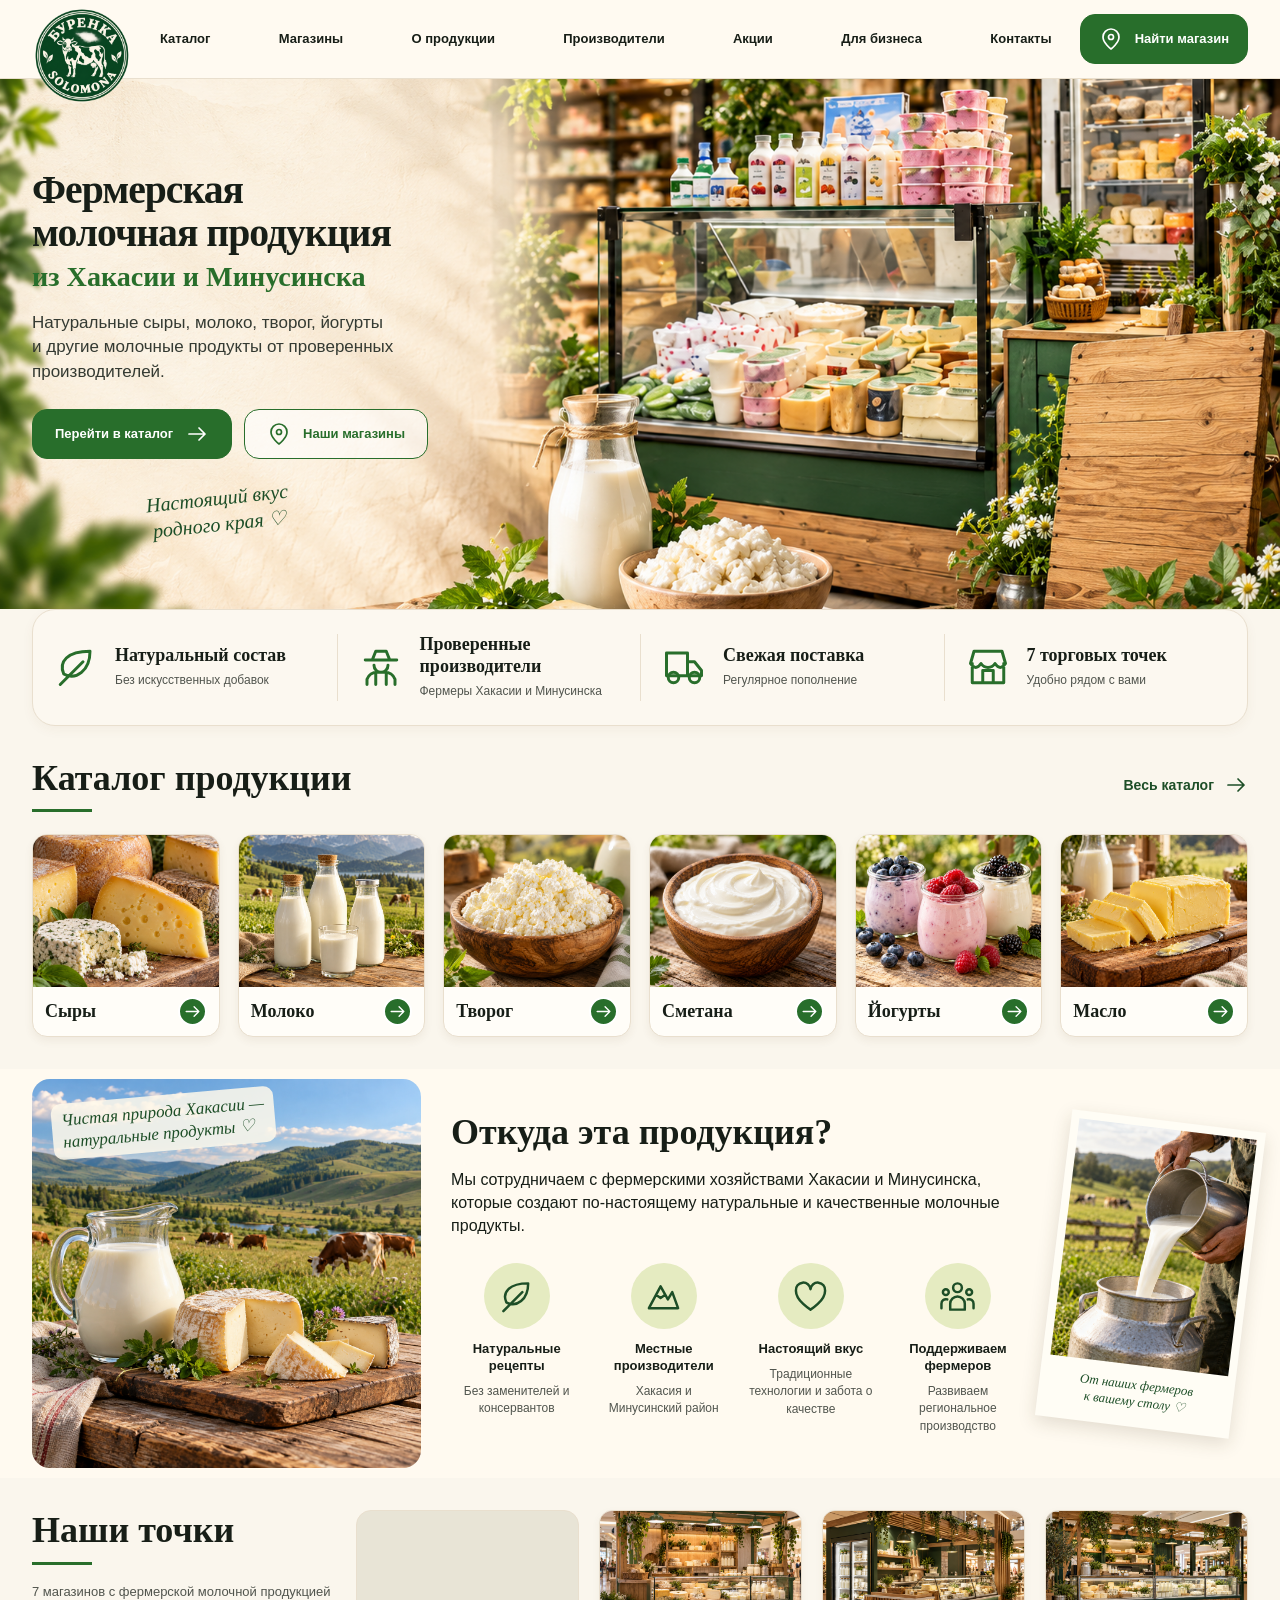
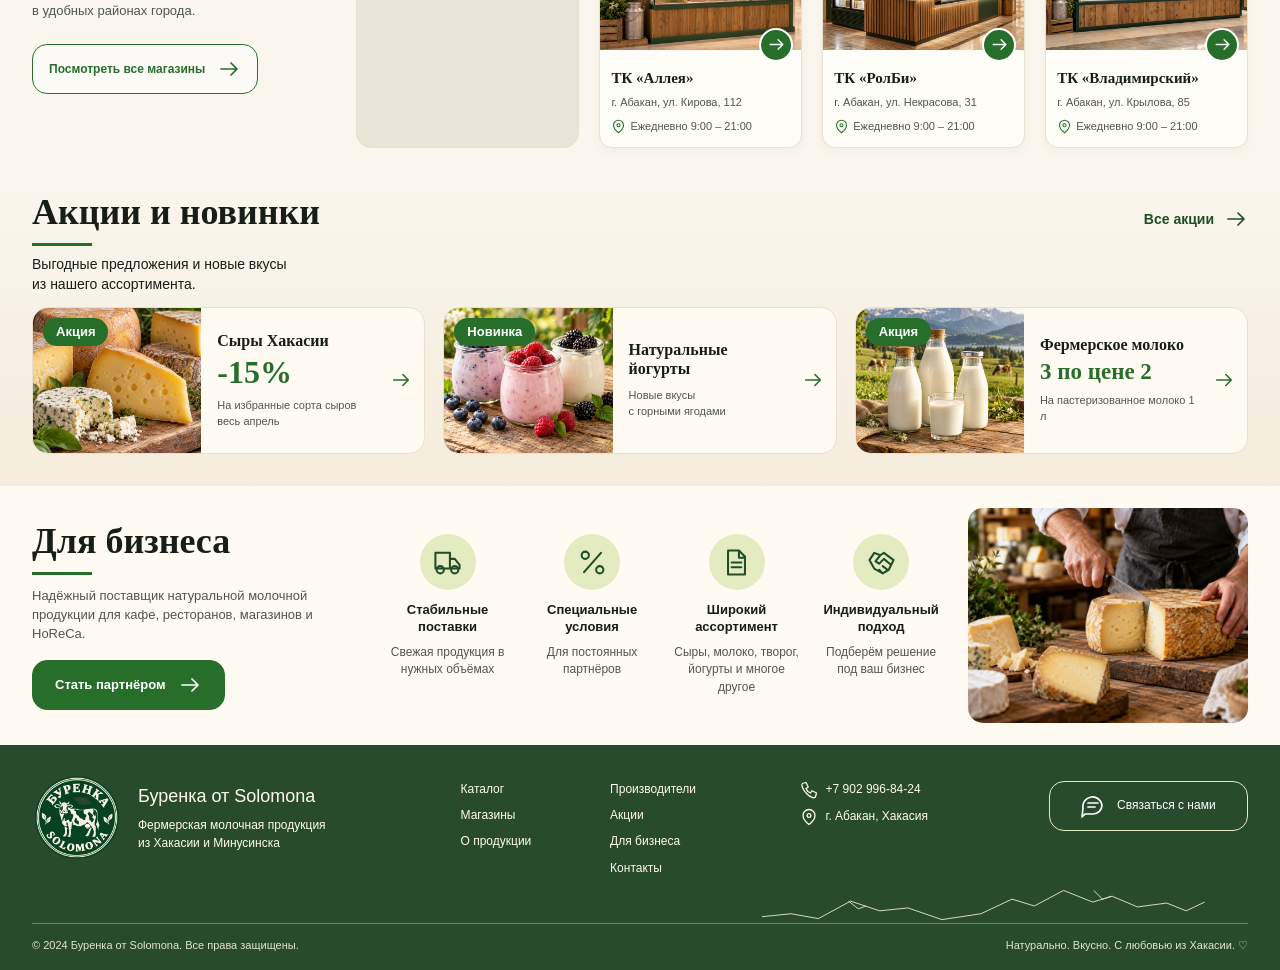
==== commit 07274a86: "Адаптивная верстка главной страницы" ====
--- a/public/index.html
+++ b/public/index.html
@@ -1,314 +1,707 @@
-<!DOCTYPE html>
+<!doctype html>
 <html lang="ru">
-<head>
-    <meta charset="UTF-8">
-    <meta name="viewport" content="width=device-width, initial-scale=1.0">
+  <head>
+    <meta charset="UTF-8" />
+    <meta name="viewport" content="width=device-width, initial-scale=1.0" />
     <title>Буренка от Solomona — фермерская молочная продукция</title>
-    <meta name="description" content="Фермерские сыры, молоко, творог и йогурты из Хакасии и Минусинска. Наши магазины, продукция и предложения для бизнеса.">
-    <link rel="stylesheet" href="../site/css/style.css">
+    <meta
+      name="description"
+      content="Фермерские сыры, молоко, творог и йогурты из Хакасии и Минусинска. Наши магазины, продукция и предложения для бизнеса."
+    />
+    <link rel="stylesheet" href="../site/css/style.css" />
     <script src="../site/scripts/main.js" defer></script>
-</head>
-<body>
+  </head>
+  <body>
     <!-- Общие SVG-иконки. Ниже используем их через <use href="#icon-...">. -->
-    <svg class="svg-icons" xmlns="http://www.w3.org/2000/svg" aria-hidden="true">
-        <symbol id="icon-arrow" viewBox="0 0 24 24">
-            <path d="M4 12h16m-6-6 6 6-6 6"/>
-        </symbol>
-        <symbol id="icon-pin" viewBox="0 0 24 24">
-            <path d="M20 10c0 6-8 12-8 12S4 16 4 10a8 8 0 1 1 16 0Z"/><circle cx="12" cy="10" r="2.5"/>
-        </symbol>
-        <symbol id="icon-leaf" viewBox="0 0 24 24">
-            <path d="M20 3C7 3 2 9 5 16c7 4 15-2 15-13ZM3 22 16 9"/>
-        </symbol>
-        <symbol id="icon-farmer" viewBox="0 0 24 24">
-            <path d="M3 8h18M7 8l2-5h6l2 5M8 11a4 4 0 0 0 8 0M4 22v-3a6 6 0 0 1 6-4h4a6 6 0 0 1 6 4v3M9 16v6m6-6v6"/>
-        </symbol>
-        <symbol id="icon-truck" viewBox="0 0 24 24">
-            <path d="M2 4h12v13H2ZM14 9h4l4 5v3h-8"/><circle cx="6" cy="18" r="3"/><circle cx="18" cy="18" r="3"/>
-        </symbol>
-        <symbol id="icon-shop" viewBox="0 0 24 24">
-            <path d="M3 10v11h18V10M2 10l2-7h16l2 7M2 10c2 3 4 3 6 0 2 3 6 3 8 0 2 3 4 3 6 0M9 21v-7h6v7"/>
-        </symbol>
-        <symbol id="icon-heart" viewBox="0 0 24 24">
-            <path d="M12 21S2 15 2 8a5 5 0 0 1 10-1 5 5 0 0 1 10 1c0 7-10 13-10 13Z"/>
-        </symbol>
-        <symbol id="icon-people" viewBox="0 0 24 24">
-            <circle cx="12" cy="6" r="3"/><circle cx="4" cy="9" r="2"/><circle cx="20" cy="9" r="2"/>
-            <path d="M7 21v-4a5 5 0 0 1 10 0v4ZM1 20v-3a3 3 0 0 1 4-3m18 6v-3a3 3 0 0 0-4-3"/>
-        </symbol>
-        <symbol id="icon-mountain" viewBox="0 0 24 24">
-            <path d="m2 20 8-15 5 9 3-5 4 11ZM7 11l3 2 3-2"/>
-        </symbol>
-        <symbol id="icon-percent" viewBox="0 0 24 24">
-            <path d="m5 20 14-16"/><circle cx="6" cy="6" r="3"/><circle cx="18" cy="18" r="3"/>
-        </symbol>
-        <symbol id="icon-document" viewBox="0 0 24 24">
-            <path d="M5 2h9l5 5v15H5ZM14 2v6h5M8 12h8m-8 4h8"/>
-        </symbol>
-        <symbol id="icon-handshake" viewBox="0 0 24 24">
-            <path d="m2 10 4-6 5 2 3-2 8 6-4 8-5 3-7-4ZM6 4l-4 6 4 7m16-7-4 8M11 6l-4 5 3 2 4-4 6 5m-7 1 4 3m-7 0 3 3"/>
-        </symbol>
-        <symbol id="icon-phone" viewBox="0 0 24 24">
-            <path d="m4 3 4-1 3 6-3 2c1 3 3 5 6 6l2-3 6 3-1 4c-1 5-8 1-12-3S0 4 4 3Z"/>
-        </symbol>
-        <symbol id="icon-chat" viewBox="0 0 24 24">
-            <path d="M21 11a9 9 0 0 1-9 9H4l-3 3 1-9a9 9 0 1 1 19-3Z"/><path d="M7 9h10M7 13h7"/>
-        </symbol>
+    <svg
+      class="svg-icons"
+      xmlns="http://www.w3.org/2000/svg"
+      aria-hidden="true"
+    >
+      <symbol id="icon-arrow" viewBox="0 0 24 24">
+        <path d="M4 12h16m-6-6 6 6-6 6" />
+      </symbol>
+      <symbol id="icon-pin" viewBox="0 0 24 24">
+        <path d="M20 10c0 6-8 12-8 12S4 16 4 10a8 8 0 1 1 16 0Z" />
+        <circle cx="12" cy="10" r="2.5" />
+      </symbol>
+      <symbol id="icon-leaf" viewBox="0 0 24 24">
+        <path d="M20 3C7 3 2 9 5 16c7 4 15-2 15-13ZM3 22 16 9" />
+      </symbol>
+      <symbol id="icon-farmer" viewBox="0 0 24 24">
+        <path
+          d="M3 8h18M7 8l2-5h6l2 5M8 11a4 4 0 0 0 8 0M4 22v-3a6 6 0 0 1 6-4h4a6 6 0 0 1 6 4v3M9 16v6m6-6v6"
+        />
+      </symbol>
+      <symbol id="icon-truck" viewBox="0 0 24 24">
+        <path d="M2 4h12v13H2ZM14 9h4l4 5v3h-8" />
+        <circle cx="6" cy="18" r="3" />
+        <circle cx="18" cy="18" r="3" />
+      </symbol>
+      <symbol id="icon-shop" viewBox="0 0 24 24">
+        <path
+          d="M3 10v11h18V10M2 10l2-7h16l2 7M2 10c2 3 4 3 6 0 2 3 6 3 8 0 2 3 4 3 6 0M9 21v-7h6v7"
+        />
+      </symbol>
+      <symbol id="icon-heart" viewBox="0 0 24 24">
+        <path
+          d="M12 21S2 15 2 8a5 5 0 0 1 10-1 5 5 0 0 1 10 1c0 7-10 13-10 13Z"
+        />
+      </symbol>
+      <symbol id="icon-people" viewBox="0 0 24 24">
+        <circle cx="12" cy="6" r="3" />
+        <circle cx="4" cy="9" r="2" />
+        <circle cx="20" cy="9" r="2" />
+        <path
+          d="M7 21v-4a5 5 0 0 1 10 0v4ZM1 20v-3a3 3 0 0 1 4-3m18 6v-3a3 3 0 0 0-4-3"
+        />
+      </symbol>
+      <symbol id="icon-mountain" viewBox="0 0 24 24">
+        <path d="m2 20 8-15 5 9 3-5 4 11ZM7 11l3 2 3-2" />
+      </symbol>
+      <symbol id="icon-percent" viewBox="0 0 24 24">
+        <path d="m5 20 14-16" />
+        <circle cx="6" cy="6" r="3" />
+        <circle cx="18" cy="18" r="3" />
+      </symbol>
+      <symbol id="icon-document" viewBox="0 0 24 24">
+        <path d="M5 2h9l5 5v15H5ZM14 2v6h5M8 12h8m-8 4h8" />
+      </symbol>
+      <symbol id="icon-handshake" viewBox="0 0 24 24">
+        <path
+          d="m2 10 4-6 5 2 3-2 8 6-4 8-5 3-7-4ZM6 4l-4 6 4 7m16-7-4 8M11 6l-4 5 3 2 4-4 6 5m-7 1 4 3m-7 0 3 3"
+        />
+      </symbol>
+      <symbol id="icon-phone" viewBox="0 0 24 24">
+        <path
+          d="m4 3 4-1 3 6-3 2c1 3 3 5 6 6l2-3 6 3-1 4c-1 5-8 1-12-3S0 4 4 3Z"
+        />
+      </symbol>
+      <symbol id="icon-chat" viewBox="0 0 24 24">
+        <path d="M21 11a9 9 0 0 1-9 9H4l-3 3 1-9a9 9 0 1 1 19-3Z" />
+        <path d="M7 9h10M7 13h7" />
+      </symbol>
     </svg>
 
     <!-- Шапка -->
     <header class="header">
-        <div class="container header__inner">
-            <a class="header__logo" href="index.html" aria-label="Буренка от Solomona — главная">
-                <img src="../site/img/logo.png" alt="Буренка от Solomona" width="100" height="100" class="header__logo-image">
-            </a>
-
-            <button class="menu-toggle" type="button" aria-controls="main-nav" aria-expanded="false">
-                <span class="menu-toggle__line"></span><span class="menu-toggle__line"></span><span class="menu-toggle__line"></span>
-                <span class="visually-hidden menu-toggle__label">Открыть меню</span>
-            </button>
-
-            <nav class="navigation" id="main-nav" aria-label="Основное меню">
-                <a href="catalog.html" class="navigation__link">Каталог</a>
-                <a href="#stores" class="navigation__link">Магазины</a>
-                <a href="#about" class="navigation__link">О продукции</a>
-                <a href="company.html" class="navigation__link">Производители</a>
-                <a href="#sales" class="navigation__link">Акции</a>
-                <a href="#business" class="navigation__link">Для бизнеса</a>
-                <a href="#contacts" class="navigation__link">Контакты</a>
-            </nav>
-
-            <a class="button header__button" href="#stores">
-                <svg class="icon"><use href="#icon-pin"/></svg>
-                Найти магазин
-            </a>
-        </div>
+      <div class="container header__inner">
+        <a
+          class="header__logo"
+          href="index.html"
+          aria-label="Буренка от Solomona — главная"
+        >
+          <img
+            src="../site/img/logo.png"
+            alt="Буренка от Solomona"
+            width="100"
+            height="100"
+            class="header__logo-image"
+          />
+        </a>
+
+        <button
+          class="menu-toggle"
+          type="button"
+          aria-controls="main-nav"
+          aria-expanded="false"
+        >
+          <span class="menu-toggle__line"></span
+          ><span class="menu-toggle__line"></span
+          ><span class="menu-toggle__line"></span>
+          <span class="visually-hidden menu-toggle__label">Открыть меню</span>
+        </button>
+
+        <nav class="navigation" id="main-nav" aria-label="Основное меню">
+          <a href="catalog.html" class="navigation__link">Каталог</a>
+          <a href="#stores" class="navigation__link">Магазины</a>
+          <a href="#about" class="navigation__link">О продукции</a>
+          <a href="company.html" class="navigation__link">Производители</a>
+          <a href="#sales" class="navigation__link">Акции</a>
+          <a href="#business" class="navigation__link">Для бизнеса</a>
+          <a href="#contacts" class="navigation__link">Контакты</a>
+        </nav>
+
+        <a class="button header__button" href="#stores">
+          <svg class="icon"><use href="#icon-pin" /></svg>
+          Найти магазин
+        </a>
+      </div>
     </header>
 
     <main>
-        <!-- Главный экран -->
-        <section class="hero">
-            <div class="container hero__inner">
-                <div class="hero__content">
-                    <h1 class="hero__title">Фермерская<br>молочная продукция</h1>
-                    <p class="hero__subtitle">из Хакасии и Минусинска</p>
-                    <p class="hero__description">Натуральные сыры, молоко, творог, йогурты<br class="hero__break"> и другие молочные продукты от проверенных производителей.</p>
-                    <div class="hero__buttons">
-                        <a class="button" href="catalog.html">Перейти в каталог <svg class="icon"><use href="#icon-arrow"/></svg></a>
-                        <a class="button button--outline" href="#stores"><svg class="icon"><use href="#icon-pin"/></svg> Наши магазины</a>
-                    </div>
-                    <p class="handwritten hero__note">Настоящий вкус<br>родного края ♡</p>
-                </div>
-            </div>
-        </section>
-
-        <!-- Преимущества -->
+      <!-- Главный экран -->
+      <section class="hero">
+        <div class="container hero__inner">
+          <div class="hero__content">
+            <h1 class="hero__title">Фермерская<br />молочная продукция</h1>
+            <p class="hero__subtitle">из Хакасии и Минусинска</p>
+            <p class="hero__description">
+              Натуральные сыры, молоко, творог, йогурты<br
+                class="hero__break"
+              />
+              и другие молочные продукты от проверенных производителей.
+            </p>
+            <div class="hero__buttons">
+              <a class="button" href="catalog.html"
+                >Перейти в каталог
+                <svg class="icon"><use href="#icon-arrow" /></svg
+              ></a>
+              <a class="button button--outline" href="#stores"
+                ><svg class="icon"><use href="#icon-pin" /></svg> Наши
+                магазины</a
+              >
+            </div>
+            <p class="handwritten hero__note">
+              Настоящий вкус<br />родного края ♡
+            </p>
+          </div>
+        </div>
+      </section>
+
+      <!-- Преимущества -->
+      <div class="container">
+        <div class="advantages">
+          <div class="advantages__item">
+            <svg class="icon advantages__icon"><use href="#icon-leaf" /></svg>
+            <div>
+              <h3 class="advantages__title">Натуральный состав</h3>
+              <p class="advantages__text">Без искусственных добавок</p>
+            </div>
+          </div>
+          <div class="advantages__item">
+            <svg class="icon advantages__icon"><use href="#icon-farmer" /></svg>
+            <div>
+              <h3 class="advantages__title">Проверенные производители</h3>
+              <p class="advantages__text">Фермеры Хакасии и Минусинска</p>
+            </div>
+          </div>
+          <div class="advantages__item">
+            <svg class="icon advantages__icon"><use href="#icon-truck" /></svg>
+            <div>
+              <h3 class="advantages__title">Свежая поставка</h3>
+              <p class="advantages__text">Регулярное пополнение</p>
+            </div>
+          </div>
+          <div class="advantages__item">
+            <svg class="icon advantages__icon"><use href="#icon-shop" /></svg>
+            <div>
+              <h3 class="advantages__title">7 торговых точек</h3>
+              <p class="advantages__text">Удобно рядом с вами</p>
+            </div>
+          </div>
+        </div>
+      </div>
+
+      <!-- Каталог категорий -->
+      <section class="section catalog" id="catalog">
         <div class="container">
-            <div class="advantages">
-                <div class="advantages__item">
-                    <svg class="icon advantages__icon"><use href="#icon-leaf"/></svg>
-                    <div><h3 class="advantages__title">Натуральный состав</h3><p class="advantages__text">Без искусственных добавок</p></div>
-                </div>
-                <div class="advantages__item">
-                    <svg class="icon advantages__icon"><use href="#icon-farmer"/></svg>
-                    <div><h3 class="advantages__title">Проверенные производители</h3><p class="advantages__text">Фермеры Хакасии и Минусинска</p></div>
-                </div>
-                <div class="advantages__item">
-                    <svg class="icon advantages__icon"><use href="#icon-truck"/></svg>
-                    <div><h3 class="advantages__title">Свежая поставка</h3><p class="advantages__text">Регулярное пополнение</p></div>
-                </div>
-                <div class="advantages__item">
-                    <svg class="icon advantages__icon"><use href="#icon-shop"/></svg>
-                    <div><h3 class="advantages__title">7 торговых точек</h3><p class="advantages__text">Удобно рядом с вами</p></div>
-                </div>
-            </div>
-        </div>
-
-        <!-- Каталог категорий -->
-        <section class="section catalog" id="catalog">
-            <div class="container">
-                <div class="section-heading">
-                    <h2 class="section-heading__title">Каталог продукции</h2>
-                    <a class="text-link" href="catalog.html">Весь каталог <svg class="icon"><use href="#icon-arrow"/></svg></a>
-                </div>
-
-                <div class="categories">
-                    <a class="category-card" href="catalog.html?category=cheese">
-                        <img src="../site/img/cheese.png" alt="Фермерские сыры" loading="lazy" width="1254" height="1254" class="category-card__image">
-                        <div class="category-card__caption"><h3 class="category-card__title">Сыры</h3><span class="round-arrow"><svg class="icon"><use href="#icon-arrow"/></svg></span></div>
-                    </a>
-                    <a class="category-card" href="catalog.html?category=milk">
-                        <img src="../site/img/milk.png" alt="Молоко в стеклянных бутылках" loading="lazy" width="1254" height="1254" class="category-card__image">
-                        <div class="category-card__caption"><h3 class="category-card__title">Молоко</h3><span class="round-arrow"><svg class="icon"><use href="#icon-arrow"/></svg></span></div>
-                    </a>
-                    <a class="category-card" href="catalog.html?category=curd">
-                        <img src="../site/img/curd.png" alt="Творог в деревянной миске" loading="lazy" width="1254" height="1254" class="category-card__image">
-                        <div class="category-card__caption"><h3 class="category-card__title">Творог</h3><span class="round-arrow"><svg class="icon"><use href="#icon-arrow"/></svg></span></div>
-                    </a>
-                    <a class="category-card" href="catalog.html?category=sour-cream">
-                        <img src="../site/img/sour-cream.png" alt="Густая фермерская сметана" loading="lazy" width="1254" height="1254" class="category-card__image">
-                        <div class="category-card__caption"><h3 class="category-card__title">Сметана</h3><span class="round-arrow"><svg class="icon"><use href="#icon-arrow"/></svg></span></div>
-                    </a>
-                    <a class="category-card" href="catalog.html?category=yogurt">
-                        <img src="../site/img/yogurt.png" alt="Йогурты с ягодами" loading="lazy" width="1254" height="1254" class="category-card__image">
-                        <div class="category-card__caption"><h3 class="category-card__title">Йогурты</h3><span class="round-arrow"><svg class="icon"><use href="#icon-arrow"/></svg></span></div>
-                    </a>
-                    <a class="category-card" href="catalog.html?category=butter">
-                        <img src="../site/img/butter.png" alt="Фермерское сливочное масло" loading="lazy" width="1254" height="1254" class="category-card__image">
-                        <div class="category-card__caption"><h3 class="category-card__title">Масло</h3><span class="round-arrow"><svg class="icon"><use href="#icon-arrow"/></svg></span></div>
-                    </a>
-                </div>
-            </div>
-        </section>
-
-        <!-- Происхождение продукции -->
-        <section class="about" id="about">
-            <div class="container about__inner">
-                <div class="about__farm">
-                    <img src="../site/img/farm.png" alt="Молоко и сыр на фоне пастбища" loading="lazy" width="1254" height="1254" class="about__farm-image">
-                    <p class="handwritten about__note">Чистая природа Хакасии —<br>натуральные продукты ♡</p>
-                </div>
-
-                <div class="about__content">
-                    <h2 class="about__title">Откуда эта продукция?</h2>
-                    <p class="about__description">Мы сотрудничаем с фермерскими хозяйствами Хакасии и Минусинска, которые создают по-настоящему натуральные и качественные молочные продукты.</p>
-                    <div class="about__features">
-                        <div class="feature">
-                            <span class="feature__icon"><svg class="icon feature__symbol"><use href="#icon-leaf"/></svg></span>
-                            <h3 class="feature__title">Натуральные рецепты</h3><p class="feature__text">Без заменителей и консервантов</p>
-                        </div>
-                        <div class="feature">
-                            <span class="feature__icon"><svg class="icon feature__symbol"><use href="#icon-mountain"/></svg></span>
-                            <h3 class="feature__title">Местные производители</h3><p class="feature__text">Хакасия и Минусинский район</p>
-                        </div>
-                        <div class="feature">
-                            <span class="feature__icon"><svg class="icon feature__symbol"><use href="#icon-heart"/></svg></span>
-                            <h3 class="feature__title">Настоящий вкус</h3><p class="feature__text">Традиционные технологии и забота о качестве</p>
-                        </div>
-                        <div class="feature">
-                            <span class="feature__icon"><svg class="icon feature__symbol"><use href="#icon-people"/></svg></span>
-                            <h3 class="feature__title">Поддерживаем фермеров</h3><p class="feature__text">Развиваем региональное производство</p>
-                        </div>
-                    </div>
-                </div>
-
-                <figure class="about__pouring">
-                    <img src="../site/img/pouring.png" alt="Фермер переливает свежее молоко" loading="lazy" width="1086" height="1448" class="about__pouring-image">
-                    <figcaption class="handwritten about__caption">От наших фермеров<br>к вашему столу ♡</figcaption>
-                </figure>
-            </div>
-        </section>
-
-        <!-- Магазины и интерактивная карта -->
-        <section class="section stores" id="stores">
-            <div class="container stores__grid">
-                <div class="stores__intro">
-                    <h2 class="stores__title">Наши точки</h2>
-                    <p class="stores__description">7 магазинов с фермерской молочной продукцией в удобных районах города.</p>
-                    <a class="button button--outline" href="https://yandex.ru/maps/?text=Буренка%20от%20Solomona%20Абакан" target="_blank" rel="noopener noreferrer">Посмотреть все магазины <svg class="icon"><use href="#icon-arrow"/></svg></a>
-                </div>
-
-                <div class="store-map" id="store-map">
-                    <!-- Начальный вид — Абакан. Кнопки карточек показывают адрес на карте. -->
-                    <iframe id="map-frame" src="https://yandex.ru/map-widget/v1/?ll=91.442%2C53.721&amp;z=13&amp;lang=ru_RU" title="Карта магазинов в Абакане" loading="lazy" allowfullscreen class="store-map__frame"></iframe>
-                </div>
-
-                <article class="store-card">
-                    <div class="store-card__photo">
-                        <img src="../site/img/store-1.png" alt="Иллюстрация торговой точки" loading="lazy" width="1448" height="1086" class="store-card__image">
-                        <button class="round-arrow store-card__map-button" type="button" data-address="Абакан, улица Кирова, 112" aria-label="Показать ТК Аллея на карте"><svg class="icon"><use href="#icon-arrow"/></svg></button>
-                    </div>
-                    <div class="store-card__info"><h3 class="store-card__title">ТК «Аллея»</h3><p class="store-card__text">г. Абакан, ул. Кирова, 112</p><p class="store-card__hours store-card__text"><svg class="icon"><use href="#icon-pin"/></svg> Ежедневно 9:00 – 21:00</p></div>
-                </article>
-                <article class="store-card">
-                    <div class="store-card__photo">
-                        <img src="../site/img/store-2.png" alt="Иллюстрация торговой точки" loading="lazy" width="1448" height="1086" class="store-card__image">
-                        <button class="round-arrow store-card__map-button" type="button" data-address="Абакан, улица Некрасова, 31" aria-label="Показать ТК РолБи на карте"><svg class="icon"><use href="#icon-arrow"/></svg></button>
-                    </div>
-                    <div class="store-card__info"><h3 class="store-card__title">ТК «РолБи»</h3><p class="store-card__text">г. Абакан, ул. Некрасова, 31</p><p class="store-card__hours store-card__text"><svg class="icon"><use href="#icon-pin"/></svg> Ежедневно 9:00 – 21:00</p></div>
-                </article>
-                <article class="store-card">
-                    <div class="store-card__photo">
-                        <img src="../site/img/store-3.png" alt="Иллюстрация торговой точки" loading="lazy" width="1448" height="1086" class="store-card__image">
-                        <button class="round-arrow store-card__map-button" type="button" data-address="Абакан, улица Крылова, 85" aria-label="Показать ТК Владимирский на карте"><svg class="icon"><use href="#icon-arrow"/></svg></button>
-                    </div>
-                    <div class="store-card__info"><h3 class="store-card__title">ТК «Владимирский»</h3><p class="store-card__text">г. Абакан, ул. Крылова, 85</p><p class="store-card__hours store-card__text"><svg class="icon"><use href="#icon-pin"/></svg> Ежедневно 9:00 – 21:00</p></div>
-                </article>
-            </div>
-        </section>
-
-        <!-- Акции -->
-        <section class="section sales" id="sales">
-            <div class="container">
-                <div class="section-heading">
-                    <h2 class="section-heading__title">Акции и новинки</h2>
-                    <a class="text-link" href="sales.html">Все акции <svg class="icon"><use href="#icon-arrow"/></svg></a>
-                </div>
-                <p class="sales__description">Выгодные предложения и новые вкусы<br>из нашего ассортимента.</p>
-
-                <div class="sales__grid">
-                    <a class="sale-card" href="sales.html">
-                        <div class="sale-card__photo"><img src="../site/img/cheese.png" alt="Сыры Хакасии" loading="lazy" width="1254" height="1254" class="sale-card__image"><span class="badge">Акция</span></div>
-                        <div class="sale-card__info"><h3 class="sale-card__title">Сыры Хакасии</h3><p class="sale-card__value sale-card__text">-15%</p><p class="sale-card__text">На избранные сорта сыров<br>весь апрель</p></div>
-                        <svg class="icon sale-card__arrow"><use href="#icon-arrow"/></svg>
-                    </a>
-                    <a class="sale-card" href="catalog.html?category=yogurt">
-                        <div class="sale-card__photo"><img src="../site/img/yogurt.png" alt="Натуральные йогурты" loading="lazy" width="1254" height="1254" class="sale-card__image"><span class="badge">Новинка</span></div>
-                        <div class="sale-card__info"><h3 class="sale-card__title">Натуральные йогурты</h3><p class="sale-card__text">Новые вкусы<br>с горными ягодами</p></div>
-                        <svg class="icon sale-card__arrow"><use href="#icon-arrow"/></svg>
-                    </a>
-                    <a class="sale-card" href="sales.html">
-                        <div class="sale-card__photo"><img src="../site/img/milk.png" alt="Фермерское молоко" loading="lazy" width="1254" height="1254" class="sale-card__image"><span class="badge">Акция</span></div>
-                        <div class="sale-card__info"><h3 class="sale-card__title">Фермерское молоко</h3><p class="sale-card__value sale-card__value--small sale-card__text">3 по цене 2</p><p class="sale-card__text">На пастеризованное молоко 1 л</p></div>
-                        <svg class="icon sale-card__arrow"><use href="#icon-arrow"/></svg>
-                    </a>
-                </div>
-            </div>
-        </section>
-
-        <!-- Для бизнеса -->
-        <section class="business" id="business">
-            <div class="container business__inner">
-                <div class="business__intro">
-                    <h2 class="business__title">Для бизнеса</h2>
-                    <p class="business__description">Надёжный поставщик натуральной молочной продукции для кафе, ресторанов, магазинов и HoReCa.</p>
-                    <a class="button" href="partner.html">Стать партнёром <svg class="icon"><use href="#icon-arrow"/></svg></a>
-                </div>
-                <div class="business__features">
-                    <div class="feature feature--compact"><span class="feature__icon"><svg class="icon feature__symbol"><use href="#icon-truck"/></svg></span><h3 class="feature__title">Стабильные поставки</h3><p class="feature__text">Свежая продукция в нужных объёмах</p></div>
-                    <div class="feature feature--compact"><span class="feature__icon"><svg class="icon feature__symbol"><use href="#icon-percent"/></svg></span><h3 class="feature__title">Специальные условия</h3><p class="feature__text">Для постоянных партнёров</p></div>
-                    <div class="feature feature--compact"><span class="feature__icon"><svg class="icon feature__symbol"><use href="#icon-document"/></svg></span><h3 class="feature__title">Широкий ассортимент</h3><p class="feature__text">Сыры, молоко, творог, йогурты и многое другое</p></div>
-                    <div class="feature feature--compact"><span class="feature__icon"><svg class="icon feature__symbol"><use href="#icon-handshake"/></svg></span><h3 class="feature__title">Индивидуальный подход</h3><p class="feature__text">Подберём решение под ваш бизнес</p></div>
-                </div>
-                <img class="business__photo" src="../site/img/business.png" alt="Сыродел нарезает фермерский сыр" loading="lazy" width="1536" height="1024">
-            </div>
-        </section>
+          <div class="section-heading">
+            <h2 class="section-heading__title">Каталог продукции</h2>
+            <a class="text-link" href="catalog.html"
+              >Весь каталог <svg class="icon"><use href="#icon-arrow" /></svg
+            ></a>
+          </div>
+
+          <div class="categories">
+            <a class="category-card" href="catalog.html?category=cheese">
+              <img
+                src="../site/img/cheese.png"
+                alt="Фермерские сыры"
+                loading="lazy"
+                width="1254"
+                height="1254"
+                class="category-card__image"
+              />
+              <div class="category-card__caption">
+                <h3 class="category-card__title">Сыры</h3>
+                <span class="round-arrow"
+                  ><svg class="icon"><use href="#icon-arrow" /></svg
+                ></span>
+              </div>
+            </a>
+            <a class="category-card" href="catalog.html?category=milk">
+              <img
+                src="../site/img/milk.png"
+                alt="Молоко в стеклянных бутылках"
+                loading="lazy"
+                width="1254"
+                height="1254"
+                class="category-card__image"
+              />
+              <div class="category-card__caption">
+                <h3 class="category-card__title">Молоко</h3>
+                <span class="round-arrow"
+                  ><svg class="icon"><use href="#icon-arrow" /></svg
+                ></span>
+              </div>
+            </a>
+            <a class="category-card" href="catalog.html?category=curd">
+              <img
+                src="../site/img/curd.png"
+                alt="Творог в деревянной миске"
+                loading="lazy"
+                width="1254"
+                height="1254"
+                class="category-card__image"
+              />
+              <div class="category-card__caption">
+                <h3 class="category-card__title">Творог</h3>
+                <span class="round-arrow"
+                  ><svg class="icon"><use href="#icon-arrow" /></svg
+                ></span>
+              </div>
+            </a>
+            <a class="category-card" href="catalog.html?category=sour-cream">
+              <img
+                src="../site/img/sour-cream.png"
+                alt="Густая фермерская сметана"
+                loading="lazy"
+                width="1254"
+                height="1254"
+                class="category-card__image"
+              />
+              <div class="category-card__caption">
+                <h3 class="category-card__title">Сметана</h3>
+                <span class="round-arrow"
+                  ><svg class="icon"><use href="#icon-arrow" /></svg
+                ></span>
+              </div>
+            </a>
+            <a class="category-card" href="catalog.html?category=yogurt">
+              <img
+                src="../site/img/yogurt.png"
+                alt="Йогурты с ягодами"
+                loading="lazy"
+                width="1254"
+                height="1254"
+                class="category-card__image"
+              />
+              <div class="category-card__caption">
+                <h3 class="category-card__title">Йогурты</h3>
+                <span class="round-arrow"
+                  ><svg class="icon"><use href="#icon-arrow" /></svg
+                ></span>
+              </div>
+            </a>
+            <a class="category-card" href="catalog.html?category=butter">
+              <img
+                src="../site/img/butter.png"
+                alt="Фермерское сливочное масло"
+                loading="lazy"
+                width="1254"
+                height="1254"
+                class="category-card__image"
+              />
+              <div class="category-card__caption">
+                <h3 class="category-card__title">Масло</h3>
+                <span class="round-arrow"
+                  ><svg class="icon"><use href="#icon-arrow" /></svg
+                ></span>
+              </div>
+            </a>
+          </div>
+        </div>
+      </section>
+
+      <!-- Происхождение продукции -->
+      <section class="about" id="about">
+        <div class="container about__inner">
+          <div class="about__farm">
+            <img
+              src="../site/img/farm.png"
+              alt="Молоко и сыр на фоне пастбища"
+              loading="lazy"
+              width="1254"
+              height="1254"
+              class="about__farm-image"
+            />
+            <p class="handwritten about__note">
+              Чистая природа Хакасии —<br />натуральные продукты ♡
+            </p>
+          </div>
+
+          <div class="about__content">
+            <h2 class="about__title">Откуда эта продукция?</h2>
+            <p class="about__description">
+              Мы сотрудничаем с фермерскими хозяйствами Хакасии и Минусинска,
+              которые создают по-настоящему натуральные и качественные молочные
+              продукты.
+            </p>
+            <div class="about__features">
+              <div class="feature">
+                <span class="feature__icon"
+                  ><svg class="icon feature__symbol">
+                    <use href="#icon-leaf" /></svg
+                ></span>
+                <h3 class="feature__title">Натуральные рецепты</h3>
+                <p class="feature__text">Без заменителей и консервантов</p>
+              </div>
+              <div class="feature">
+                <span class="feature__icon"
+                  ><svg class="icon feature__symbol">
+                    <use href="#icon-mountain" /></svg
+                ></span>
+                <h3 class="feature__title">Местные производители</h3>
+                <p class="feature__text">Хакасия и Минусинский район</p>
+              </div>
+              <div class="feature">
+                <span class="feature__icon"
+                  ><svg class="icon feature__symbol">
+                    <use href="#icon-heart" /></svg
+                ></span>
+                <h3 class="feature__title">Настоящий вкус</h3>
+                <p class="feature__text">
+                  Традиционные технологии и забота о качестве
+                </p>
+              </div>
+              <div class="feature">
+                <span class="feature__icon"
+                  ><svg class="icon feature__symbol">
+                    <use href="#icon-people" /></svg
+                ></span>
+                <h3 class="feature__title">Поддерживаем фермеров</h3>
+                <p class="feature__text">Развиваем региональное производство</p>
+              </div>
+            </div>
+          </div>
+
+          <figure class="about__pouring">
+            <img
+              src="../site/img/pouring.png"
+              alt="Фермер переливает свежее молоко"
+              loading="lazy"
+              width="1086"
+              height="1448"
+              class="about__pouring-image"
+            />
+            <figcaption class="handwritten about__caption">
+              От наших фермеров<br />к вашему столу ♡
+            </figcaption>
+          </figure>
+        </div>
+      </section>
+
+      <!-- Магазины и интерактивная карта -->
+      <section class="section stores" id="stores">
+        <div class="container stores__grid">
+          <div class="stores__intro">
+            <h2 class="stores__title">Наши точки</h2>
+            <p class="stores__description">
+              7 магазинов с фермерской молочной продукцией в удобных районах
+              города.
+            </p>
+            <a
+              class="button button--outline"
+              href="https://yandex.ru/maps/?text=Буренка%20от%20Solomona%20Абакан"
+              target="_blank"
+              rel="noopener noreferrer"
+              >Посмотреть все магазины
+              <svg class="icon"><use href="#icon-arrow" /></svg
+            ></a>
+          </div>
+
+          <div class="store-map" id="store-map">
+            <!-- Начальный вид — Абакан. Кнопки карточек показывают адрес на карте. -->
+            <iframe
+              id="map-frame"
+              src="https://yandex.ru/map-widget/v1/?ll=91.442%2C53.721&amp;z=13&amp;lang=ru_RU"
+              title="Карта магазинов в Абакане"
+              loading="lazy"
+              allowfullscreen
+              class="store-map__frame"
+            ></iframe>
+          </div>
+
+          <article class="store-card">
+            <div class="store-card__photo">
+              <img
+                src="../site/img/store-1.png"
+                alt="Иллюстрация торговой точки"
+                loading="lazy"
+                width="1448"
+                height="1086"
+                class="store-card__image"
+              />
+              <button
+                class="round-arrow store-card__map-button"
+                type="button"
+                data-address="Абакан, улица Кирова, 112"
+                aria-label="Показать ТК Аллея на карте"
+              >
+                <svg class="icon"><use href="#icon-arrow" /></svg>
+              </button>
+            </div>
+            <div class="store-card__info">
+              <h3 class="store-card__title">ТК «Аллея»</h3>
+              <p class="store-card__text">г. Абакан, ул. Кирова, 112</p>
+              <p class="store-card__hours store-card__text">
+                <svg class="icon"><use href="#icon-pin" /></svg> Ежедневно 9:00
+                – 21:00
+              </p>
+            </div>
+          </article>
+          <article class="store-card">
+            <div class="store-card__photo">
+              <img
+                src="../site/img/store-2.png"
+                alt="Иллюстрация торговой точки"
+                loading="lazy"
+                width="1448"
+                height="1086"
+                class="store-card__image"
+              />
+              <button
+                class="round-arrow store-card__map-button"
+                type="button"
+                data-address="Абакан, улица Некрасова, 31"
+                aria-label="Показать ТК РолБи на карте"
+              >
+                <svg class="icon"><use href="#icon-arrow" /></svg>
+              </button>
+            </div>
+            <div class="store-card__info">
+              <h3 class="store-card__title">ТК «РолБи»</h3>
+              <p class="store-card__text">г. Абакан, ул. Некрасова, 31</p>
+              <p class="store-card__hours store-card__text">
+                <svg class="icon"><use href="#icon-pin" /></svg> Ежедневно 9:00
+                – 21:00
+              </p>
+            </div>
+          </article>
+          <article class="store-card">
+            <div class="store-card__photo">
+              <img
+                src="../site/img/store-3.png"
+                alt="Иллюстрация торговой точки"
+                loading="lazy"
+                width="1448"
+                height="1086"
+                class="store-card__image"
+              />
+              <button
+                class="round-arrow store-card__map-button"
+                type="button"
+                data-address="Абакан, улица Крылова, 85"
+                aria-label="Показать ТК Владимирский на карте"
+              >
+                <svg class="icon"><use href="#icon-arrow" /></svg>
+              </button>
+            </div>
+            <div class="store-card__info">
+              <h3 class="store-card__title">ТК «Владимирский»</h3>
+              <p class="store-card__text">г. Абакан, ул. Крылова, 85</p>
+              <p class="store-card__hours store-card__text">
+                <svg class="icon"><use href="#icon-pin" /></svg> Ежедневно 9:00
+                – 21:00
+              </p>
+            </div>
+          </article>
+        </div>
+      </section>
+
+      <!-- Акции -->
+      <section class="section sales" id="sales">
+        <div class="container">
+          <div class="section-heading">
+            <h2 class="section-heading__title">Акции и новинки</h2>
+            <a class="text-link" href="sales.html"
+              >Все акции <svg class="icon"><use href="#icon-arrow" /></svg
+            ></a>
+          </div>
+          <p class="sales__description">
+            Выгодные предложения и новые вкусы<br />из нашего ассортимента.
+          </p>
+
+          <div class="sales__grid">
+            <a class="sale-card" href="sales.html">
+              <div class="sale-card__photo">
+                <img
+                  src="../site/img/cheese.png"
+                  alt="Сыры Хакасии"
+                  loading="lazy"
+                  width="1254"
+                  height="1254"
+                  class="sale-card__image"
+                /><span class="badge">Акция</span>
+              </div>
+              <div class="sale-card__info">
+                <h3 class="sale-card__title">Сыры Хакасии</h3>
+                <p class="sale-card__value sale-card__text">-15%</p>
+                <p class="sale-card__text">
+                  На избранные сорта сыров<br />весь апрель
+                </p>
+              </div>
+              <svg class="icon sale-card__arrow">
+                <use href="#icon-arrow" />
+              </svg>
+            </a>
+            <a class="sale-card" href="catalog.html?category=yogurt">
+              <div class="sale-card__photo">
+                <img
+                  src="../site/img/yogurt.png"
+                  alt="Натуральные йогурты"
+                  loading="lazy"
+                  width="1254"
+                  height="1254"
+                  class="sale-card__image"
+                /><span class="badge">Новинка</span>
+              </div>
+              <div class="sale-card__info">
+                <h3 class="sale-card__title">Натуральные йогурты</h3>
+                <p class="sale-card__text">
+                  Новые вкусы<br />с горными ягодами
+                </p>
+              </div>
+              <svg class="icon sale-card__arrow">
+                <use href="#icon-arrow" />
+              </svg>
+            </a>
+            <a class="sale-card" href="sales.html">
+              <div class="sale-card__photo">
+                <img
+                  src="../site/img/milk.png"
+                  alt="Фермерское молоко"
+                  loading="lazy"
+                  width="1254"
+                  height="1254"
+                  class="sale-card__image"
+                /><span class="badge">Акция</span>
+              </div>
+              <div class="sale-card__info">
+                <h3 class="sale-card__title">Фермерское молоко</h3>
+                <p
+                  class="sale-card__value sale-card__value--small sale-card__text"
+                >
+                  3 по цене 2
+                </p>
+                <p class="sale-card__text">На пастеризованное молоко 1 л</p>
+              </div>
+              <svg class="icon sale-card__arrow">
+                <use href="#icon-arrow" />
+              </svg>
+            </a>
+          </div>
+        </div>
+      </section>
+
+      <!-- Для бизнеса -->
+      <section class="business" id="business">
+        <div class="container business__inner">
+          <div class="business__intro">
+            <h2 class="business__title">Для бизнеса</h2>
+            <p class="business__description">
+              Надёжный поставщик натуральной молочной продукции для кафе,
+              ресторанов, магазинов и HoReCa.
+            </p>
+            <a class="button" href="partner.html"
+              >Стать партнёром <svg class="icon"><use href="#icon-arrow" /></svg
+            ></a>
+          </div>
+          <div class="business__features">
+            <div class="feature feature--compact">
+              <span class="feature__icon"
+                ><svg class="icon feature__symbol">
+                  <use href="#icon-truck" /></svg
+              ></span>
+              <h3 class="feature__title">Стабильные поставки</h3>
+              <p class="feature__text">Свежая продукция в нужных объёмах</p>
+            </div>
+            <div class="feature feature--compact">
+              <span class="feature__icon"
+                ><svg class="icon feature__symbol">
+                  <use href="#icon-percent" /></svg
+              ></span>
+              <h3 class="feature__title">Специальные условия</h3>
+              <p class="feature__text">Для постоянных партнёров</p>
+            </div>
+            <div class="feature feature--compact">
+              <span class="feature__icon"
+                ><svg class="icon feature__symbol">
+                  <use href="#icon-document" /></svg
+              ></span>
+              <h3 class="feature__title">Широкий ассортимент</h3>
+              <p class="feature__text">
+                Сыры, молоко, творог, йогурты и многое другое
+              </p>
+            </div>
+            <div class="feature feature--compact">
+              <span class="feature__icon"
+                ><svg class="icon feature__symbol">
+                  <use href="#icon-handshake" /></svg
+              ></span>
+              <h3 class="feature__title">Индивидуальный подход</h3>
+              <p class="feature__text">Подберём решение под ваш бизнес</p>
+            </div>
+          </div>
+          <img
+            class="business__photo"
+            src="../site/img/business.png"
+            alt="Сыродел нарезает фермерский сыр"
+            loading="lazy"
+            width="1536"
+            height="1024"
+          />
+        </div>
+      </section>
     </main>
 
     <!-- Подвал -->
     <footer class="footer" id="contacts">
-        <div class="container">
-            <div class="footer__main">
-                <div class="footer__brand">
-                    <img src="../site/img/logo.png" alt="Буренка от Solomona" width="90" height="90" loading="lazy" class="footer__logo">
-                    <div><p class="footer__title">Буренка от Solomona</p><p>Фермерская молочная продукция<br>из Хакасии и Минусинска</p></div>
-                </div>
-                <nav class="footer__nav" aria-label="Каталог и информация">
-                    <a href="catalog.html" class="footer__link">Каталог</a><a href="#stores" class="footer__link">Магазины</a><a href="#about" class="footer__link">О продукции</a>
-                </nav>
-                <nav class="footer__nav" aria-label="Компания">
-                    <a href="company.html" class="footer__link">Производители</a><a href="#sales" class="footer__link">Акции</a><a href="#business" class="footer__link">Для бизнеса</a><a href="#contacts" class="footer__link">Контакты</a>
-                </nav>
-                <div class="footer__contacts">
-                    <!-- Контакты взяты с макета. Перед публикацией их нужно сверить. -->
-                    <a href="tel:+79029968424" class="footer__contact"><svg class="icon"><use href="#icon-phone"/></svg> +7 902 996-84-24</a>
-                    <p class="footer__contact"><svg class="icon"><use href="#icon-pin"/></svg> г. Абакан, Хакасия</p>
-                </div>
-                <a class="button footer__button" href="tel:+79029968424"><svg class="icon"><use href="#icon-chat"/></svg> Связаться с нами</a>
-            </div>
-            <svg class="footer__mountains" viewBox="0 0 500 40" aria-hidden="true"><path d="m0 32 30-3 28 5 33-18 30 10 29-3 35 12 40-6 32-15 23 7 30-16 30 12 20-6 26 11 30-4 20 8 19-9"/><path d="m89 16 10 8 8-3m234-16 9 9 9-3"/></svg>
-            <div class="footer__bottom"><p>© 2024 Буренка от Solomona. Все права защищены.</p><p>Натурально. Вкусно. С любовью из Хакасии. ♡</p></div>
-        </div>
+      <div class="container">
+        <div class="footer__main">
+          <div class="footer__brand">
+            <img
+              src="../site/img/logo.png"
+              alt="Буренка от Solomona"
+              width="90"
+              height="90"
+              loading="lazy"
+              class="footer__logo"
+            />
+            <div>
+              <p class="footer__title">Буренка от Solomona</p>
+              <p>Фермерская молочная продукция<br />из Хакасии и Минусинска</p>
+            </div>
+          </div>
+          <nav class="footer__nav" aria-label="Каталог и информация">
+            <a href="catalog.html" class="footer__link">Каталог</a
+            ><a href="#stores" class="footer__link">Магазины</a
+            ><a href="#about" class="footer__link">О продукции</a>
+          </nav>
+          <nav class="footer__nav" aria-label="Компания">
+            <a href="company.html" class="footer__link">Производители</a
+            ><a href="#sales" class="footer__link">Акции</a
+            ><a href="#business" class="footer__link">Для бизнеса</a
+            ><a href="#contacts" class="footer__link">Контакты</a>
+          </nav>
+          <div class="footer__contacts">
+            <!-- Контакты взяты с макета. Перед публикацией их нужно сверить. -->
+            <a href="tel:+79029968424" class="footer__contact"
+              ><svg class="icon"><use href="#icon-phone" /></svg> +7 902
+              996-84-24</a
+            >
+            <p class="footer__contact">
+              <svg class="icon"><use href="#icon-pin" /></svg> г. Абакан,
+              Хакасия
+            </p>
+          </div>
+          <a class="button footer__button" href="tel:+79029968424"
+            ><svg class="icon"><use href="#icon-chat" /></svg> Связаться с
+            нами</a
+          >
+        </div>
+        <svg class="footer__mountains" viewBox="0 0 500 40" aria-hidden="true">
+          <path
+            d="m0 32 30-3 28 5 33-18 30 10 29-3 35 12 40-6 32-15 23 7 30-16 30 12 20-6 26 11 30-4 20 8 19-9"
+          />
+          <path d="m89 16 10 8 8-3m234-16 9 9 9-3" />
+        </svg>
+        <div class="footer__bottom">
+          <p>© 2024 Буренка от Solomona. Все права защищены.</p>
+          <p>Натурально. Вкусно. С любовью из Хакасии. ♡</p>
+        </div>
+      </div>
     </footer>
-</body>
+  </body>
 </html>
--- a/site/css/style.css
+++ b/site/css/style.css
@@ -1,932 +1,1293 @@
 /* Общие настройки */
 :root {
-    --green: #286e2b;
-    --green-dark: #1d4e27;
-    --cream: #faf6ed;
-    --text: #171e17;
-    --muted: #51554e;
-    --border: #e9dfce;
+  --green: #286e2b;
+  --green-dark: #1d4e27;
+  --cream: #faf6ed;
+  --text: #171e17;
+  --muted: #51554e;
+  --border: #e9dfce;
 }
 
 * {
-    box-sizing: border-box;
+  box-sizing: border-box;
 }
 
 html {
-    scroll-behavior: smooth;
-    scroll-padding-top: 20px;
+  scroll-behavior: smooth;
+  scroll-padding-top: 20px;
 }
 
 body {
-    margin: 0;
-    color: var(--text);
-    background: var(--cream);
-    font-family: Arial, sans-serif;
-    font-size: 15px;
-    line-height: 1.45;
-}
-
-h1, h2, h3, p, figure {
-    margin: 0;
-}
-
-h1, h2, h3 {
-    font-family: Georgia, 'Times New Roman', serif;
+  margin: 0;
+  color: var(--text);
+  background: var(--cream);
+  font-family: Arial, sans-serif;
+  font-size: 15px;
+  line-height: 1.45;
+}
+
+h1,
+h2,
+h3,
+p,
+figure {
+  margin: 0;
+}
+
+h1,
+h2,
+h3 {
+  font-family: Georgia, "Times New Roman", serif;
 }
 
 h2 {
-    font-size: 36px;
-    line-height: 1.15;
+  font-size: 36px;
+  line-height: 1.15;
 }
 
 h3 {
-    font-size: 18px;
-    line-height: 1.2;
+  font-size: 18px;
+  line-height: 1.2;
 }
 
 a {
-    color: inherit;
-    text-decoration: none;
+  color: inherit;
+  text-decoration: none;
 }
 
 button {
-    font: inherit;
-    cursor: pointer;
+  font: inherit;
+  cursor: pointer;
 }
 
 img {
-    display: block;
-    max-width: 100%;
-    height: auto;
-}
-
-a:focus-visible, button:focus-visible {
-    outline: 3px solid #a5b853;
-    outline-offset: 4px;
+  display: block;
+  max-width: 100%;
+  height: auto;
+}
+
+a:focus-visible,
+button:focus-visible {
+  outline: 3px solid #a5b853;
+  outline-offset: 4px;
 }
 
 .container {
-    width: min(1240px, calc(100% - 64px));
-    margin: 0 auto;
+  width: min(1240px, calc(100% - 64px));
+  margin: 0 auto;
 }
 
 .section {
-    padding: 32px 0;
+  padding: 32px 0;
 }
 
 .svg-icons {
-    position: absolute;
-    width: 0;
-    height: 0;
-    overflow: hidden;
+  position: absolute;
+  width: 0;
+  height: 0;
+  overflow: hidden;
 }
 
 .icon {
-    width: 24px;
-    height: 24px;
-    flex-shrink: 0;
-    fill: none;
-    stroke: currentColor;
-    stroke-width: 1.7;
-    stroke-linecap: round;
-    stroke-linejoin: round;
+  width: 24px;
+  height: 24px;
+  flex-shrink: 0;
+  fill: none;
+  stroke: currentColor;
+  stroke-width: 1.7;
+  stroke-linecap: round;
+  stroke-linejoin: round;
 }
 
 .visually-hidden {
-    position: absolute;
-    width: 1px;
-    height: 1px;
-    padding: 0;
-    overflow: hidden;
-    clip-path: inset(50%);
-    white-space: nowrap;
+  position: absolute;
+  width: 1px;
+  height: 1px;
+  padding: 0;
+  overflow: hidden;
+  clip-path: inset(50%);
+  white-space: nowrap;
 }
 
 /* Общие кнопки и заголовки секций */
 .button {
-    display: inline-flex;
-    align-items: center;
-    justify-content: center;
-    gap: 12px;
-    min-height: 46px;
-    padding: 12px 22px;
-    border: 1px solid var(--green);
-    border-radius: 15px;
-    background: var(--green);
-    color: #fff;
-    font-size: 13px;
-    font-weight: 700;
-    line-height: 1.2;
-    transition: background 0.2s, transform 0.2s;
+  display: inline-flex;
+  align-items: center;
+  justify-content: center;
+  gap: 12px;
+  min-height: 46px;
+  padding: 12px 22px;
+  border: 1px solid var(--green);
+  border-radius: 15px;
+  background: var(--green);
+  color: #fff;
+  font-size: 13px;
+  font-weight: 700;
+  line-height: 1.2;
+  transition:
+    background 0.2s,
+    transform 0.2s;
 }
 
 .button:hover {
-    background: var(--green-dark);
-    transform: translateY(-2px);
+  background: var(--green-dark);
+  transform: translateY(-2px);
 }
 
 .button--outline {
-    color: var(--green);
-    background: rgba(255, 255, 255, 0.6);
+  color: var(--green);
+  background: rgba(255, 255, 255, 0.6);
 }
 
 .button--outline:hover {
-    color: #fff;
+  color: #fff;
 }
 
 .section-heading {
-    display: flex;
-    align-items: center;
-    justify-content: space-between;
-    gap: 20px;
-    margin-bottom: 22px;
-}
-
-.section-heading__title::after, .stores__title::after, .business__title::after {
-    content: '';
-    display: block;
-    width: 60px;
-    height: 3px;
-    margin-top: 10px;
-    background: var(--green);
+  display: flex;
+  align-items: center;
+  justify-content: space-between;
+  gap: 20px;
+  margin-bottom: 22px;
+}
+
+.section-heading__title::after,
+.stores__title::after,
+.business__title::after {
+  content: "";
+  display: block;
+  width: 60px;
+  height: 3px;
+  margin-top: 10px;
+  background: var(--green);
 }
 
 .text-link {
-    display: inline-flex;
-    align-items: center;
-    gap: 10px;
-    color: var(--green-dark);
-    font-size: 14px;
-    font-weight: 700;
-    white-space: nowrap;
+  display: inline-flex;
+  align-items: center;
+  gap: 10px;
+  color: var(--green-dark);
+  font-size: 14px;
+  font-weight: 700;
+  white-space: nowrap;
 }
 
 .text-link:hover {
-    text-decoration: underline;
+  text-decoration: underline;
 }
 
 .round-arrow {
-    display: inline-flex;
-    align-items: center;
-    justify-content: center;
-    width: 29px;
-    height: 29px;
-    flex-shrink: 0;
-    border: 2px solid #fff;
-    border-radius: 50%;
-    background: var(--green);
-    color: #fff;
+  display: inline-flex;
+  align-items: center;
+  justify-content: center;
+  width: 29px;
+  height: 29px;
+  flex-shrink: 0;
+  border: 2px solid #fff;
+  border-radius: 50%;
+  background: var(--green);
+  color: #fff;
 }
 
 .round-arrow .icon {
-    width: 19px;
-    height: 19px;
+  width: 19px;
+  height: 19px;
 }
 
 .handwritten {
-    font-family: 'Segoe Print', 'Comic Sans MS', cursive;
-    font-size: 20px;
-    font-style: italic;
-    line-height: 1.3;
-    color: var(--green-dark);
+  font-family: "Segoe Print", "Comic Sans MS", cursive;
+  font-size: 20px;
+  font-style: italic;
+  line-height: 1.3;
+  color: var(--green-dark);
 }
 
 /* Шапка */
 .header {
-    position: relative;
-    z-index: 2;
-    background: #fffaf1;
-    border-bottom: 1px solid var(--border);
+  position: relative;
+  z-index: 2;
+  background: #fffaf1;
+  border-bottom: 1px solid var(--border);
 }
 
 .header__inner {
-    display: flex;
-    align-items: center;
-    gap: 28px;
-    min-height: 78px;
+  display: flex;
+  align-items: center;
+  gap: 28px;
+  min-height: 78px;
 }
 
 .header__logo {
-    position: relative;
-    align-self: flex-start;
-    width: 100px;
-    height: 78px;
-    flex-shrink: 0;
+  position: relative;
+  align-self: flex-start;
+  width: 100px;
+  height: 78px;
+  flex-shrink: 0;
 }
 
 .header__logo-image {
-    position: absolute;
-    top: 6px;
-    width: 100px;
-    height: 100px;
+  position: absolute;
+  top: 6px;
+  width: 100px;
+  height: 100px;
 }
 
 .navigation {
-    display: flex;
-    align-items: center;
-    justify-content: space-between;
-    gap: 18px;
-    flex: 1;
-    font-size: 13px;
-    font-weight: 600;
+  display: flex;
+  align-items: center;
+  justify-content: space-between;
+  gap: 18px;
+  flex: 1;
+  font-size: 13px;
+  font-weight: 600;
 }
 
 .navigation__link {
-    white-space: nowrap;
-}
-
-.navigation__link:hover, .footer__link:hover {
-    text-decoration: underline;
+  white-space: nowrap;
+}
+
+.navigation__link:hover,
+.footer__link:hover {
+  text-decoration: underline;
 }
 
 .header__button {
-    padding: 12px 18px;
-    white-space: nowrap;
+  padding: 12px 18px;
+  white-space: nowrap;
 }
 
 .menu-toggle {
-    display: none;
+  display: none;
 }
 
 /* Главный экран */
 .hero {
-    background-image:
-        linear-gradient(
-            90deg,
-            rgba(250, 246, 237, 0.96) 0%,
-            rgba(250, 246, 237, 0.92) 38%,
-            rgba(250, 246, 237, 0.82) 52%,
-            rgba(250, 246, 237, 0) 68%
-        ),
-        url('../img/hero.png');
-    background-position: center;
-    background-size: cover;
-    background-repeat: no-repeat;
+  background-image: url("../img/hero-v2.png");
+  background-position: center;
+  background-size: cover;
+  background-repeat: no-repeat;
 }
 
 .hero__inner {
-    display: flex;
-    align-items: center;
-    min-height: 530px;
-    padding-top: 48px;
-    padding-bottom: 30px;
+  display: flex;
+  align-items: center;
+  min-height: 530px;
+  padding-top: 48px;
+  padding-bottom: 30px;
 }
 
 .hero__content {
-    width: 56%;
+  width: 42%;
 }
 
 .hero__title {
-    font-size: clamp(36px, 3.7vw, 52px);
-    line-height: 1.06;
-    letter-spacing: -1px;
+  font-size: clamp(30px, 3.1vw, 46px);
+  line-height: 1.06;
+  letter-spacing: -1px;
 }
 
 .hero__subtitle {
-    margin-top: 8px;
-    color: var(--green);
-    font-family: Georgia, serif;
-    font-size: clamp(25px, 2.8vw, 36px);
-    font-weight: 700;
-    line-height: 1.1;
+  margin-top: 8px;
+  color: var(--green);
+  font-family: Georgia, serif;
+  font-size: clamp(21px, 2.2vw, 31px);
+  font-weight: 700;
+  line-height: 1.1;
 }
 
 .hero__description {
-    max-width: 455px;
-    margin-top: 18px;
-    color: #343a32;
-    font-size: 17px;
+  max-width: 455px;
+  margin-top: 18px;
+  color: #343a32;
+  font-size: clamp(14px, 1.5vw, 17px);
 }
 
 .hero__buttons {
-    display: flex;
-    flex-wrap: wrap;
-    gap: 12px;
-    margin-top: 24px;
+  display: flex;
+  flex-wrap: wrap;
+  gap: 12px;
+  margin-top: 24px;
 }
 
 .hero__note {
-    display: inline-block;
-    margin: 26px 0 0 115px;
-    text-align: center;
-    transform: rotate(-6deg);
+  display: inline-block;
+  margin: 26px 0 0 115px;
+  text-align: center;
+  transform: rotate(-6deg);
 }
 
 /* Полоса преимуществ */
 .advantages {
-    display: grid;
-    grid-template-columns: repeat(4, 1fr);
-    position: relative;
-    padding: 24px 0;
-    border: 1px solid var(--border);
-    border-radius: 23px;
-    background: #fcf8f0;
-    box-shadow: 0 4px 12px rgba(112, 84, 35, 0.05);
+  display: grid;
+  grid-template-columns: repeat(4, 1fr);
+  position: relative;
+  padding: 24px 0;
+  border: 1px solid var(--border);
+  border-radius: 23px;
+  background: #fcf8f0;
+  box-shadow: 0 4px 12px rgba(112, 84, 35, 0.05);
 }
 
 .advantages__item {
+  display: flex;
+  align-items: center;
+  gap: 18px;
+  padding: 0 22px;
+}
+
+.advantages__item + .advantages__item {
+  border-left: 1px solid var(--border);
+}
+
+.advantages__icon {
+  width: 42px;
+  height: 42px;
+  color: var(--green);
+}
+
+.advantages__text {
+  margin-top: 6px;
+  color: var(--muted);
+  font-size: 12px;
+}
+
+/* Категории */
+.categories {
+  display: grid;
+  grid-template-columns: repeat(6, 1fr);
+  gap: 18px;
+}
+
+.category-card {
+  overflow: hidden;
+  border: 1px solid var(--border);
+  border-radius: 15px;
+  background: #fffdf8;
+  box-shadow: 0 4px 8px rgba(98, 74, 39, 0.07);
+  transition: transform 0.2s;
+}
+
+.category-card:hover {
+  transform: translateY(-4px);
+}
+
+.category-card__image {
+  width: 100%;
+  aspect-ratio: 1.22;
+  object-fit: cover;
+}
+
+.category-card__caption {
+  display: flex;
+  align-items: center;
+  justify-content: space-between;
+  gap: 8px;
+  padding: 10px 12px;
+}
+
+/* О продукции */
+.about {
+  padding: 10px 0;
+  background: #fffaf0;
+}
+
+.about__inner {
+  display: grid;
+  grid-template-columns: 32% 1fr 16%;
+  align-items: center;
+  gap: 30px;
+}
+
+.about__farm {
+  position: relative;
+  overflow: hidden;
+  border-radius: 18px;
+}
+
+.about__farm-image {
+  width: 100%;
+  min-height: 340px;
+  object-fit: cover;
+}
+
+.about__note {
+  position: absolute;
+  top: 16px;
+  left: 20px;
+  padding: 6px 10px;
+  border-radius: 10px;
+  background: rgba(255, 250, 235, 0.85);
+  font-size: 17px;
+  transform: rotate(-5deg);
+}
+
+.about__description {
+  margin-top: 14px;
+  font-size: 16px;
+}
+
+.about__features,
+.business__features {
+  display: grid;
+  grid-template-columns: repeat(4, 1fr);
+  gap: 16px;
+  margin-top: 26px;
+}
+
+.feature {
+  text-align: center;
+}
+
+.feature__icon {
+  display: inline-flex;
+  align-items: center;
+  justify-content: center;
+  width: 66px;
+  height: 66px;
+  margin-bottom: 12px;
+  border-radius: 50%;
+  background: #e5ebc1;
+  color: var(--green-dark);
+}
+
+.feature__symbol {
+  width: 35px;
+  height: 35px;
+}
+
+.feature__title {
+  font-family: Arial, sans-serif;
+  font-size: 13px;
+  line-height: 1.3;
+}
+
+.feature__text {
+  margin-top: 8px;
+  font-size: 12px;
+  color: var(--muted);
+}
+
+.about__pouring {
+  padding: 8px 8px 16px;
+  background: #fffdf5;
+  box-shadow: 0 6px 18px rgba(66, 51, 30, 0.15);
+  transform: rotate(7deg);
+}
+
+.about__pouring-image {
+  width: 100%;
+  aspect-ratio: 0.75;
+  object-fit: cover;
+}
+
+.about__caption {
+  margin-top: 12px;
+  font-size: 13px;
+  text-align: center;
+}
+
+/* Магазины */
+.stores__grid {
+  display: grid;
+  grid-template-columns: 1.5fr 1.1fr repeat(3, 1fr);
+  gap: 20px;
+  align-items: stretch;
+}
+
+.stores__description {
+  margin: 18px 0 24px;
+  font-size: 13px;
+  color: var(--muted);
+}
+
+.stores__intro .button {
+  padding: 12px 16px;
+  font-size: 12px;
+}
+
+.store-map {
+  min-width: 0;
+  min-height: 220px;
+  overflow: hidden;
+  border: 1px solid var(--border);
+  border-radius: 15px;
+  background: #e8e4d6;
+}
+
+.store-map__frame {
+  display: block;
+  width: 100%;
+  height: 100%;
+  min-height: 220px;
+  border: 0;
+}
+
+.store-card {
+  overflow: hidden;
+  border: 1px solid var(--border);
+  border-radius: 13px;
+  background: #fffdf8;
+  box-shadow: 0 3px 8px rgba(98, 74, 39, 0.05);
+}
+
+.store-card__photo {
+  position: relative;
+}
+
+.store-card__image {
+  width: 100%;
+  aspect-ratio: 1.45;
+  object-fit: cover;
+}
+
+.store-card__map-button {
+  position: absolute;
+  right: 8px;
+  bottom: -12px;
+  width: 34px;
+  height: 34px;
+}
+
+.store-card__info {
+  padding: 19px 11px 12px;
+}
+
+.store-card__title {
+  font-size: 15px;
+}
+
+.store-card__text {
+  margin-top: 8px;
+  color: var(--muted);
+  font-size: 11px;
+}
+
+.store-card__hours {
+  display: flex;
+  align-items: center;
+  gap: 4px;
+}
+
+.store-card__hours .icon {
+  width: 15px;
+  height: 15px;
+  color: var(--green);
+}
+
+/* Акции */
+.sales {
+  padding-top: 12px;
+  background: linear-gradient(180deg, var(--cream), #f4ecdc);
+}
+
+.sales .section-heading {
+  margin-bottom: 8px;
+}
+
+.sales__description {
+  margin-bottom: 12px;
+  font-size: 14px;
+}
+
+.sales__grid {
+  display: grid;
+  grid-template-columns: repeat(3, 1fr);
+  gap: 18px;
+}
+
+.sale-card {
+  display: flex;
+  align-items: center;
+  gap: 16px;
+  overflow: hidden;
+  border: 1px solid var(--border);
+  border-radius: 16px;
+  background: #fffbf3;
+}
+
+.sale-card__photo {
+  position: relative;
+  width: 43%;
+  flex-shrink: 0;
+}
+
+.sale-card__image {
+  width: 100%;
+  height: 145px;
+  object-fit: cover;
+}
+
+.badge {
+  position: absolute;
+  top: 10px;
+  left: 10px;
+  padding: 5px 13px;
+  border-radius: 20px;
+  background: var(--green);
+  color: #fff;
+  font-size: 13px;
+  font-weight: 700;
+}
+
+.sale-card__info {
+  flex: 1;
+  padding: 12px 0;
+}
+
+.sale-card__title {
+  font-size: 16px;
+}
+
+.sale-card__text {
+  margin-top: 10px;
+  color: var(--muted);
+  font-size: 11px;
+}
+
+.sale-card__value {
+  margin-top: 6px;
+  color: var(--green);
+  font-family: Georgia, serif;
+  font-size: 32px;
+  font-weight: 700;
+  line-height: 1;
+}
+
+.sale-card__value--small {
+  font-size: 23px;
+}
+
+.sale-card__arrow {
+  width: 22px;
+  margin-right: 12px;
+  color: var(--green);
+}
+
+.sale-card:hover .sale-card__title {
+  color: var(--green);
+}
+
+/* Для бизнеса */
+.business {
+  padding: 22px 0;
+  background: #fffbf2;
+}
+
+.business__inner {
+  display: grid;
+  grid-template-columns: 27% 1fr 23%;
+  align-items: center;
+  gap: 24px;
+}
+
+.business__description {
+  margin: 12px 0 16px;
+  color: var(--muted);
+  font-size: 13px;
+}
+
+.business__features {
+  margin-top: 0;
+  gap: 18px;
+}
+
+.feature--compact .feature__icon {
+  width: 56px;
+  height: 56px;
+}
+
+.feature--compact .feature__symbol {
+  width: 29px;
+  height: 29px;
+}
+
+.business__photo {
+  width: 100%;
+  height: 215px;
+  border-radius: 15px;
+  object-fit: cover;
+}
+
+/* Подвал */
+.footer {
+  padding: 28px 0 16px;
+  color: #fffaf0;
+  background: #284a2d;
+}
+
+.footer__main {
+  display: grid;
+  grid-template-columns: 2fr 0.6fr 0.8fr 1.1fr 1fr;
+  align-items: start;
+  gap: 30px;
+}
+
+.footer__brand {
+  display: flex;
+  align-items: center;
+  gap: 16px;
+  font-size: 12px;
+}
+
+.footer__logo {
+  width: 90px;
+  height: 90px;
+  flex-shrink: 0;
+}
+
+.footer__title {
+  margin-bottom: 8px;
+  font-size: 18px;
+}
+
+.footer__nav,
+.footer__contacts {
+  display: flex;
+  flex-direction: column;
+  gap: 9px;
+  padding-top: 8px;
+  font-size: 12px;
+}
+
+.footer__contact {
+  display: flex;
+  align-items: center;
+  gap: 8px;
+}
+
+.footer__contacts .icon {
+  width: 18px;
+  height: 18px;
+}
+
+.footer__button {
+  margin-top: 8px;
+  padding: 12px 16px;
+  border-color: #e5ebc1;
+  background: transparent;
+  font-size: 12px;
+  font-weight: 400;
+}
+
+.footer__mountains {
+  display: block;
+  width: 40%;
+  height: 40px;
+  margin: 8px 0 -2px auto;
+  fill: none;
+  stroke: #d8dfc2;
+  stroke-width: 1;
+}
+
+.footer__bottom {
+  display: flex;
+  justify-content: space-between;
+  gap: 20px;
+  padding-top: 14px;
+  border-top: 1px solid rgba(255, 255, 255, 0.3);
+  color: #e1e4d1;
+  font-size: 11px;
+}
+
+@media (min-width: 1400px) {
+  .hero__content {
+    transform: translateX(-40px);
+  }
+}
+@media (max-width: 1399px) and (min-width: 1101px) {
+  .hero__content {
+    width: 48%;
+  }
+}
+/* Планшеты и небольшие ноутбуки */
+@media (max-width: 1100px) {
+  .header__inner {
+    gap: 18px;
+  }
+  .navigation {
+    gap: 12px;
+    font-size: 12px;
+  }
+  .header__button {
+    padding: 12px;
+    font-size: 12px;
+  }
+  .hero {
+    background-image:
+      linear-gradient(
+        to right,
+        rgba(250, 246, 237, 0.96) 0%,
+        rgba(250, 246, 237, 0.88) 38%,
+        rgba(250, 246, 237, 0.55) 58%,
+        rgba(250, 246, 237, 0) 78%
+      ),
+      url("../img/hero-v2.png");
+  }
+
+  .hero__content {
+    width: 55%;
+  }
+  .advantages__item {
+    gap: 12px;
+    padding: 0 16px;
+  }
+  .advantages__title {
+    font-size: 16px;
+  }
+  .categories {
+    gap: 12px;
+  }
+  .category-card__caption {
+    padding: 10px 8px;
+  }
+  .category-card__title {
+    font-size: 16px;
+  }
+  .about__inner {
+    grid-template-columns: 32% 1fr;
+    gap: 26px;
+  }
+  .about__pouring {
+    display: none;
+  }
+  .stores__grid {
+    grid-template-columns: repeat(3, 1fr);
+  }
+  .stores__intro {
+    grid-column: span 2;
+  }
+  .store-map {
+    min-height: 200px;
+  }
+  .store-card__text {
+    font-size: 12px;
+  }
+  .sales__grid {
+    gap: 12px;
+  }
+  .sale-card {
+    gap: 10px;
+  }
+  .sale-card__photo {
+    width: 38%;
+  }
+  .sale-card__arrow {
+    margin-right: 8px;
+  }
+  .business__inner {
+    grid-template-columns: 30% 1fr;
+  }
+  .business__photo {
+    display: none;
+  }
+  .footer__main {
+    grid-template-columns: 2fr 1fr 1fr;
+  }
+  .footer__contacts {
+    grid-column: 2;
+  }
+  .footer__button {
+    grid-column: 3;
+  }
+}
+
+/* Мобильное меню и адаптация */
+@media (max-width: 1000px) {
+  .header__inner {
+    justify-content: space-between;
+  }
+  .header__button {
+    margin-left: auto;
+    margin-right: 12px;
+  }
+  .menu-toggle {
     display: flex;
-    align-items: center;
-    gap: 18px;
-    padding: 0 22px;
-}
-
-.advantages__item + .advantages__item {
-    border-left: 1px solid var(--border);
-}
-
-.advantages__icon {
+    flex-direction: column;
+    justify-content: center;
+    gap: 5px;
+    order: 3;
     width: 42px;
     height: 42px;
-    color: var(--green);
-}
-
-.advantages__text {
-    margin-top: 6px;
-    color: var(--muted);
-    font-size: 12px;
-}
-
-/* Категории */
-.categories {
-    display: grid;
-    grid-template-columns: repeat(6, 1fr);
+    padding: 8px;
+    border: 1px solid var(--border);
+    border-radius: 10px;
+    background: #fffaf1;
+  }
+  .menu-toggle__line {
+    width: 24px;
+    height: 2px;
+    background: var(--green);
+  }
+  .navigation {
+    display: none;
+    position: absolute;
+    top: 78px;
+    left: 0;
+    right: 0;
+    padding: 24px 32px;
+    border-bottom: 1px solid var(--border);
+    background: #fffaf1;
+    box-shadow: 0 8px 15px rgba(40, 60, 30, 0.08);
+    font-size: 16px;
+  }
+  .navigation.navigation--open {
+    display: flex;
+    flex-direction: column;
+    align-items: stretch;
     gap: 18px;
-}
-
-.category-card {
-    overflow: hidden;
-    border: 1px solid var(--border);
-    border-radius: 15px;
-    background: #fffdf8;
-    box-shadow: 0 4px 8px rgba(98, 74, 39, 0.07);
-    transition: transform 0.2s;
-}
-
-.category-card:hover {
-    transform: translateY(-4px);
-}
-
-.category-card__image {
-    width: 100%;
-    aspect-ratio: 1.22;
-    object-fit: cover;
-}
-
-.category-card__caption {
-    display: flex;
-    align-items: center;
-    justify-content: space-between;
-    gap: 8px;
-    padding: 10px 12px;
-}
-
-/* О продукции */
-.about {
-    padding: 10px 0;
-    background: #fffaf0;
-}
-
-.about__inner {
-    display: grid;
-    grid-template-columns: 32% 1fr 16%;
-    align-items: center;
-    gap: 30px;
-}
-
-.about__farm {
-    position: relative;
-    overflow: hidden;
-    border-radius: 18px;
-}
-
-.about__farm-image {
-    width: 100%;
-    min-height: 340px;
-    object-fit: cover;
-}
-
-.about__note {
-    position: absolute;
-    top: 16px;
-    left: 20px;
-    padding: 6px 10px;
-    border-radius: 10px;
-    background: rgba(255, 250, 235, 0.85);
-    font-size: 17px;
-    transform: rotate(-5deg);
-}
-
-.about__description {
-    margin-top: 14px;
-    font-size: 16px;
-}
-
-.about__features, .business__features {
-    display: grid;
-    grid-template-columns: repeat(4, 1fr);
-    gap: 16px;
-    margin-top: 26px;
-}
-
-.feature {
-    text-align: center;
-}
-
-.feature__icon {
-    display: inline-flex;
-    align-items: center;
-    justify-content: center;
-    width: 66px;
-    height: 66px;
-    margin-bottom: 12px;
-    border-radius: 50%;
-    background: #e5ebc1;
-    color: var(--green-dark);
-}
-
-.feature__symbol {
-    width: 35px;
-    height: 35px;
-}
-
-.feature__title {
-    font-family: Arial, sans-serif;
-    font-size: 13px;
-    line-height: 1.3;
-}
-
-.feature__text {
-    margin-top: 8px;
-    font-size: 12px;
-    color: var(--muted);
-}
-
-.about__pouring {
-    padding: 8px 8px 16px;
-    background: #fffdf5;
-    box-shadow: 0 6px 18px rgba(66, 51, 30, 0.15);
-    transform: rotate(7deg);
-}
-
-.about__pouring-image {
-    width: 100%;
-    aspect-ratio: 0.75;
-    object-fit: cover;
-}
-
-.about__caption {
-    margin-top: 12px;
-    font-size: 13px;
-    text-align: center;
-}
-
-/* Магазины */
-.stores__grid {
-    display: grid;
-    grid-template-columns: 1.5fr 1.1fr repeat(3, 1fr);
-    gap: 20px;
-    align-items: stretch;
-}
-
-.stores__description {
-    margin: 18px 0 24px;
-    font-size: 13px;
-    color: var(--muted);
-}
-
-.stores__intro .button {
-    padding: 12px 16px;
-    font-size: 12px;
-}
-
-.store-map {
-    min-width: 0;
-    min-height: 220px;
-    overflow: hidden;
-    border: 1px solid var(--border);
-    border-radius: 15px;
-    background: #e8e4d6;
-}
-
-.store-map__frame {
-    display: block;
-    width: 100%;
-    height: 100%;
-    min-height: 220px;
-    border: 0;
-}
-
-.store-card {
-    overflow: hidden;
-    border: 1px solid var(--border);
-    border-radius: 13px;
-    background: #fffdf8;
-    box-shadow: 0 3px 8px rgba(98, 74, 39, 0.05);
-}
-
-.store-card__photo {
-    position: relative;
-}
-
-.store-card__image {
-    width: 100%;
-    aspect-ratio: 1.45;
-    object-fit: cover;
-}
-
-.store-card__map-button {
-    position: absolute;
-    right: 8px;
-    bottom: -12px;
-    width: 34px;
-    height: 34px;
-}
-
-.store-card__info {
-    padding: 19px 11px 12px;
-}
-
-.store-card__title {
-    font-size: 15px;
-}
-
-.store-card__text {
-    margin-top: 8px;
-    color: var(--muted);
-    font-size: 11px;
-}
-
-.store-card__hours {
-    display: flex;
-    align-items: center;
-    gap: 4px;
-}
-
-.store-card__hours .icon {
-    width: 15px;
-    height: 15px;
-    color: var(--green);
-}
-
-/* Акции */
-.sales {
-    padding-top: 12px;
-    background: linear-gradient(180deg, var(--cream), #f4ecdc);
-}
-
-.sales .section-heading {
-    margin-bottom: 8px;
-}
-
-.sales__description {
-    margin-bottom: 12px;
-    font-size: 14px;
-}
-
-.sales__grid {
-    display: grid;
+  }
+  .advantages {
+    grid-template-columns: repeat(2, 1fr);
+    gap: 24px 0;
+  }
+  .advantages__item:nth-child(3) {
+    border-left: 0;
+  }
+  .categories {
     grid-template-columns: repeat(3, 1fr);
     gap: 18px;
-}
-
-.sale-card {
-    display: flex;
-    align-items: center;
-    gap: 16px;
-    overflow: hidden;
-    border: 1px solid var(--border);
-    border-radius: 16px;
-    background: #fffbf3;
-}
-
-.sale-card__photo {
-    position: relative;
-    width: 43%;
-    flex-shrink: 0;
-}
-
-.sale-card__image {
-    width: 100%;
-    height: 145px;
-    object-fit: cover;
-}
-
-.badge {
-    position: absolute;
-    top: 10px;
-    left: 10px;
-    padding: 5px 13px;
-    border-radius: 20px;
-    background: var(--green);
-    color: #fff;
+  }
+  .about__features {
+    gap: 10px;
+  }
+  .about__inner {
+    grid-template-columns: 1fr;
+  }
+  .about__farm {
+    max-width: 560px;
+    margin: 0 auto;
+  }
+  .about__farm-image {
+    min-height: 0;
+    aspect-ratio: 1.4;
+  }
+  .about__content {
+    padding-bottom: 18px;
+  }
+  .sales__grid {
+    grid-template-columns: 1fr;
+  }
+  .sale-card__photo {
+    width: 30%;
+  }
+  .sale-card__title {
+    font-size: 20px;
+  }
+  .sale-card__text {
     font-size: 13px;
-    font-weight: 700;
-}
-
-.sale-card__info {
-    flex: 1;
-    padding: 12px 0;
-}
-
-.sale-card__title {
-    font-size: 16px;
-}
-
-.sale-card__text {
-    margin-top: 10px;
-    color: var(--muted);
+  }
+  .sale-card__arrow {
+    margin-right: 24px;
+  }
+  .business__inner {
+    grid-template-columns: 1fr;
+    gap: 26px;
+  }
+  .business__description {
+    max-width: 440px;
+  }
+}
+
+@media (max-width: 800px) {
+  .hero {
+    background-image:
+      linear-gradient(
+        to right,
+        rgba(250, 246, 237, 0.96) 0%,
+        rgba(250, 246, 237, 0.9) 48%,
+        rgba(250, 246, 237, 0.65) 72%,
+        rgba(250, 246, 237, 0.25) 100%
+      ),
+      url("../img/hero-v2.png");
+  }
+
+  .hero__content {
+    width: 68%;
+  }
+
+  .hero__title {
+    letter-spacing: -0.5px;
+  }
+
+  .hero__description {
+    max-width: 390px;
+  }
+}
+
+/* Телефоны */
+@media (max-width: 600px) {
+  .container {
+    width: calc(100% - 32px);
+  }
+  .section {
+    padding: 26px 0;
+  }
+  h2 {
+    font-size: 29px;
+  }
+  .header__logo {
+    width: 76px;
+    height: 68px;
+  }
+  .header__logo-image {
+    width: 76px;
+    height: 76px;
+    top: 3px;
+  }
+  .header__inner {
+    min-height: 68px;
+    gap: 8px;
+  }
+  .header__button {
+    min-height: 40px;
+    padding: 10px 12px;
+    margin-right: 0;
     font-size: 11px;
-}
-
-.sale-card__value {
-    margin-top: 6px;
-    color: var(--green);
-    font-family: Georgia, serif;
-    font-size: 32px;
-    font-weight: 700;
-    line-height: 1;
-}
-
-.sale-card__value--small {
-    font-size: 23px;
-}
-
-.sale-card__arrow {
-    width: 22px;
-    margin-right: 12px;
-    color: var(--green);
-}
-
-.sale-card:hover .sale-card__title {
-    color: var(--green);
-}
-
-/* Для бизнеса */
-.business {
-    padding: 22px 0;
-    background: #fffbf2;
-}
-
-.business__inner {
-    display: grid;
-    grid-template-columns: 27% 1fr 23%;
-    align-items: center;
-    gap: 24px;
-}
-
-.business__description {
-    margin: 12px 0 16px;
-    color: var(--muted);
-    font-size: 13px;
-}
-
-.business__features {
-    margin-top: 0;
-    gap: 18px;
-}
-
-.feature--compact .feature__icon {
-    width: 56px;
-    height: 56px;
-}
-
-.feature--compact .feature__symbol {
-    width: 29px;
-    height: 29px;
-}
-
-.business__photo {
-    width: 100%;
-    height: 215px;
-    border-radius: 15px;
-    object-fit: cover;
-}
-
-/* Подвал */
-.footer {
-    padding: 28px 0 16px;
-    color: #fffaf0;
-    background: #284a2d;
-}
-
-.footer__main {
-    display: grid;
-    grid-template-columns: 2fr 0.6fr 0.8fr 1.1fr 1fr;
-    align-items: start;
-    gap: 30px;
-}
-
-.footer__brand {
-    display: flex;
-    align-items: center;
-    gap: 16px;
-    font-size: 12px;
-}
-
-.footer__logo {
-    width: 90px;
-    height: 90px;
-    flex-shrink: 0;
-}
-
-.footer__title {
-    margin-bottom: 8px;
-    font-size: 18px;
-}
-
-.footer__nav, .footer__contacts {
-    display: flex;
-    flex-direction: column;
-    gap: 9px;
-    padding-top: 8px;
-    font-size: 12px;
-}
-
-.footer__contact {
-    display: flex;
-    align-items: center;
-    gap: 8px;
-}
-
-.footer__contacts .icon {
+  }
+  .header__button .icon {
     width: 18px;
     height: 18px;
-}
-
-.footer__button {
-    margin-top: 8px;
-    padding: 12px 16px;
-    border-color: #e5ebc1;
-    background: transparent;
+  }
+  .navigation {
+    top: 68px;
+    padding: 22px 20px;
+  }
+  .hero {
+    background-image:
+      linear-gradient(
+        to right,
+        rgba(250, 246, 237, 0.97) 0%,
+        rgba(250, 246, 237, 0.92) 55%,
+        rgba(250, 246, 237, 0.68) 100%
+      ),
+      url("../img/hero-v2.png");
+
+    background-position: 34% center;
+    background-size: cover;
+  }
+
+  .hero__inner {
+    min-height: 480px;
+    padding: 46px 0 32px;
+  }
+  .hero__content {
+    width: 82%;
+  }
+
+  .hero__title {
+    font-size: clamp(29px, 8vw, 34px);
+  }
+
+  .hero__subtitle {
+    font-size: clamp(21px, 6vw, 25px);
+  }
+
+  .hero__description {
+    font-size: clamp(14px, 3.8vw, 15px);
+  }
+  .hero__break {
+    display: none;
+  }
+  .hero__buttons {
+    gap: 10px;
+  }
+  .hero__buttons .button {
+    padding: 12px 14px;
     font-size: 12px;
-    font-weight: 400;
-}
-
-.footer__mountains {
+  }
+  .hero__note {
+    margin: 24px 0 0 60px;
+    font-size: 18px;
+  }
+  .advantages {
+    padding: 20px 0;
+    border-radius: 18px;
+  }
+  .advantages__item {
+    align-items: flex-start;
+    gap: 8px;
+    padding: 0 10px;
+  }
+  .advantages__icon {
+    width: 28px;
+    height: 28px;
+  }
+  .advantages__title {
+    font-size: 14px;
+  }
+  .advantages__text {
+    font-size: 10px;
+  }
+  .section-heading {
+    gap: 10px;
+  }
+  .text-link {
+    gap: 5px;
+    font-size: 11px;
+  }
+  .text-link .icon {
+    width: 18px;
+  }
+  .categories {
+    grid-template-columns: repeat(2, 1fr);
+    gap: 14px;
+  }
+  .category-card__caption {
+    padding: 10px 12px;
+  }
+  .category-card__title {
+    font-size: 18px;
+  }
+  .about {
+    padding: 4px 0 10px;
+  }
+  .about__inner {
+    gap: 24px;
+  }
+  .about__features {
+    grid-template-columns: repeat(2, 1fr);
+    gap: 24px;
+  }
+  .about__description {
+    font-size: 15px;
+  }
+  .stores__grid {
+    grid-template-columns: 1fr;
+    gap: 18px;
+  }
+  .stores__intro {
+    grid-column: auto;
+  }
+  .stores__description {
+    margin: 14px 0 18px;
+  }
+  .store-map,
+  .store-map__frame {
+    min-height: 280px;
+  }
+  .store-card {
+    display: grid;
+    grid-template-columns: 42% 1fr;
+  }
+  .store-card__image {
+    height: 100%;
+    min-height: 145px;
+    aspect-ratio: auto;
+  }
+  .store-card__map-button {
+    bottom: 8px;
+  }
+  .store-card__info {
+    align-self: center;
+    padding: 16px;
+  }
+  .store-card__title {
+    font-size: 17px;
+  }
+  .store-card__text {
+    font-size: 12px;
+  }
+  .sales .section-heading {
+    align-items: center;
+  }
+  .sales .section-heading__title {
+    max-width: 220px;
+  }
+  .sale-card__photo {
+    width: 37%;
+  }
+  .sale-card__image {
+    height: 155px;
+  }
+  .sale-card__title {
+    font-size: 16px;
+  }
+  .sale-card__text {
+    font-size: 11px;
+  }
+  .sale-card__arrow {
+    margin-right: 10px;
+    width: 18px;
+  }
+  .badge {
+    left: 6px;
+    top: 6px;
+    padding: 5px 10px;
+    font-size: 11px;
+  }
+  .business__features {
+    grid-template-columns: repeat(2, 1fr);
+    gap: 24px;
+  }
+  .business__photo {
     display: block;
-    width: 40%;
-    height: 40px;
-    margin: 8px 0 -2px auto;
-    fill: none;
-    stroke: #d8dfc2;
-    stroke-width: 1;
-}
-
-.footer__bottom {
-    display: flex;
-    justify-content: space-between;
-    gap: 20px;
-    padding-top: 14px;
-    border-top: 1px solid rgba(255, 255, 255, 0.3);
-    color: #e1e4d1;
-    font-size: 11px;
-}
-
-/* Планшеты и небольшие ноутбуки */
-@media (max-width: 1100px) {
-    .header__inner { gap: 18px; }
-    .navigation { gap: 12px; font-size: 12px; }
-    .header__button { padding: 12px; font-size: 12px; }
-    .hero__content { width: 62%; }
-    .advantages__item { gap: 12px; padding: 0 16px; }
-    .advantages__title { font-size: 16px; }
-    .categories { gap: 12px; }
-    .category-card__caption { padding: 10px 8px; }
-    .category-card__title { font-size: 16px; }
-    .about__inner { grid-template-columns: 32% 1fr; gap: 26px; }
-    .about__pouring { display: none; }
-    .stores__grid { grid-template-columns: repeat(3, 1fr); }
-    .stores__intro { grid-column: span 2; }
-    .store-map { min-height: 200px; }
-    .store-card__text { font-size: 12px; }
-    .sales__grid { gap: 12px; }
-    .sale-card { gap: 10px; }
-    .sale-card__photo { width: 38%; }
-    .sale-card__arrow { margin-right: 8px; }
-    .business__inner { grid-template-columns: 30% 1fr; }
-    .business__photo { display: none; }
-    .footer__main { grid-template-columns: 2fr 1fr 1fr; }
-    .footer__contacts { grid-column: 2; }
-    .footer__button { grid-column: 3; }
-}
-
-/* Мобильное меню и адаптация */
-@media (max-width: 1000px) {
-    .header__inner { justify-content: space-between; }
-    .header__button { margin-left: auto; margin-right: 12px; }
-    .menu-toggle {
-        display: flex;
-        flex-direction: column;
-        justify-content: center;
-        gap: 5px;
-        order: 3;
-        width: 42px;
-        height: 42px;
-        padding: 8px;
-        border: 1px solid var(--border);
-        border-radius: 10px;
-        background: #fffaf1;
-    }
-    .menu-toggle__line { width: 24px; height: 2px; background: var(--green); }
-    .navigation {
-        display: none;
-        position: absolute;
-        top: 78px;
-        left: 0;
-        right: 0;
-        padding: 24px 32px;
-        border-bottom: 1px solid var(--border);
-        background: #fffaf1;
-        box-shadow: 0 8px 15px rgba(40, 60, 30, 0.08);
-        font-size: 16px;
-    }
-    .navigation.navigation--open { display: flex; flex-direction: column; align-items: stretch; gap: 18px; }
-    .advantages { grid-template-columns: repeat(2, 1fr); gap: 24px 0; }
-    .advantages__item:nth-child(3) { border-left: 0; }
-    .categories { grid-template-columns: repeat(3, 1fr); gap: 18px; }
-    .about__features { gap: 10px; }
-    .about__inner { grid-template-columns: 1fr; }
-    .about__farm { max-width: 560px; margin: 0 auto; }
-    .about__farm-image { min-height: 0; aspect-ratio: 1.4; }
-    .about__content { padding-bottom: 18px; }
-    .sales__grid { grid-template-columns: 1fr; }
-    .sale-card__photo { width: 30%; }
-    .sale-card__title { font-size: 20px; }
-    .sale-card__text { font-size: 13px; }
-    .sale-card__arrow { margin-right: 24px; }
-    .business__inner { grid-template-columns: 1fr; gap: 26px; }
-    .business__description { max-width: 440px; }
-}
-
-/* Телефоны */
-@media (max-width: 600px) {
-    .container { width: calc(100% - 32px); }
-    .section { padding: 26px 0; }
-    h2 { font-size: 29px; }
-    .header__logo { width: 76px; height: 68px; }
-    .header__logo-image { width: 76px; height: 76px; top: 3px; }
-    .header__inner { min-height: 68px; gap: 8px; }
-    .header__button { min-height: 40px; padding: 10px 12px; margin-right: 0; font-size: 11px; }
-    .header__button .icon { width: 18px; height: 18px; }
-    .navigation { top: 68px; padding: 22px 20px; }
-    .hero {
-        background-image: linear-gradient(90deg, rgba(250, 246, 237, 0.94), rgba(250, 246, 237, 0.7)), url('../img/hero.png');
-        background-position: 65% center;
-    }
-    .hero__inner { min-height: 480px; padding: 46px 0 32px; }
-    .hero__content { width: 100%; }
-    .hero__title { font-size: 37px; letter-spacing: -0.8px; }
-    .hero__subtitle { max-width: 360px; font-size: 28px; }
-    .hero__description { font-size: 16px; }
-    .hero__break { display: none; }
-    .hero__buttons { gap: 10px; }
-    .hero__buttons .button { padding: 12px 14px; font-size: 12px; }
-    .hero__note { margin: 24px 0 0 60px; font-size: 18px; }
-    .advantages { padding: 20px 0; border-radius: 18px; }
-    .advantages__item { align-items: flex-start; gap: 8px; padding: 0 10px; }
-    .advantages__icon { width: 28px; height: 28px; }
-    .advantages__title { font-size: 14px; }
-    .advantages__text { font-size: 10px; }
-    .section-heading { gap: 10px; }
-    .text-link { gap: 5px; font-size: 11px; }
-    .text-link .icon { width: 18px; }
-    .categories { grid-template-columns: repeat(2, 1fr); gap: 14px; }
-    .category-card__caption { padding: 10px 12px; }
-    .category-card__title { font-size: 18px; }
-    .about { padding: 4px 0 10px; }
-    .about__inner { gap: 24px; }
-    .about__features { grid-template-columns: repeat(2, 1fr); gap: 24px; }
-    .about__description { font-size: 15px; }
-    .stores__grid { grid-template-columns: 1fr; gap: 18px; }
-    .stores__intro { grid-column: auto; }
-    .stores__description { margin: 14px 0 18px; }
-    .store-map, .store-map__frame { min-height: 280px; }
-    .store-card { display: grid; grid-template-columns: 42% 1fr; }
-    .store-card__image { height: 100%; min-height: 145px; aspect-ratio: auto; }
-    .store-card__map-button { bottom: 8px; }
-    .store-card__info { align-self: center; padding: 16px; }
-    .store-card__title { font-size: 17px; }
-    .store-card__text { font-size: 12px; }
-    .sales .section-heading { align-items: center; }
-    .sales .section-heading__title { max-width: 220px; }
-    .sale-card__photo { width: 37%; }
-    .sale-card__image { height: 155px; }
-    .sale-card__title { font-size: 16px; }
-    .sale-card__text { font-size: 11px; }
-    .sale-card__arrow { margin-right: 10px; width: 18px; }
-    .badge { left: 6px; top: 6px; padding: 5px 10px; font-size: 11px; }
-    .business__features { grid-template-columns: repeat(2, 1fr); gap: 24px; }
-    .business__photo { display: block; height: 220px; }
-    .footer__main { grid-template-columns: repeat(2, 1fr); gap: 24px; }
-    .footer__brand { grid-column: span 2; }
-    .footer__contacts { grid-column: span 2; padding-top: 0; }
-    .footer__button { grid-column: span 2; justify-self: start; margin-top: 0; }
-    .footer__mountains { width: 80%; margin-top: 18px; }
-    .footer__bottom { flex-direction: column; gap: 8px; }
+    height: 220px;
+  }
+  .footer__main {
+    grid-template-columns: repeat(2, 1fr);
+    gap: 24px;
+  }
+  .footer__brand {
+    grid-column: span 2;
+  }
+  .footer__contacts {
+    grid-column: span 2;
+    padding-top: 0;
+  }
+  .footer__button {
+    grid-column: span 2;
+    justify-self: start;
+    margin-top: 0;
+  }
+  .footer__mountains {
+    width: 80%;
+    margin-top: 18px;
+  }
+  .footer__bottom {
+    flex-direction: column;
+    gap: 8px;
+  }
 }
 
 @media (prefers-reduced-motion: reduce) {
-    html { scroll-behavior: auto; }
-    .button, .category-card { transition: none; }
-}
+  html {
+    scroll-behavior: auto;
+  }
+  .button,
+  .category-card {
+    transition: none;
+  }
+}
+
+@media (max-width: 400px) {
+  .hero__content {
+    width: 100%;
+  }
+}
+
+@media (max-width: 360px) {
+  .advantages {
+    grid-template-columns: 1fr;
+    gap: 0;
+    padding: 8px 16px;
+  }
+
+  .advantages__item {
+    min-width: 0;
+    padding: 16px 0;
+  }
+
+  .advantages__item + .advantages__item {
+    border-left: none;
+    border-top: 1px solid var(--border);
+  }
+
+  .advantages__title,
+  .advantages__text {
+    overflow-wrap: anywhere;
+  }
+
+  .category-grid {
+    grid-template-columns: 1fr;
+  }
+}
